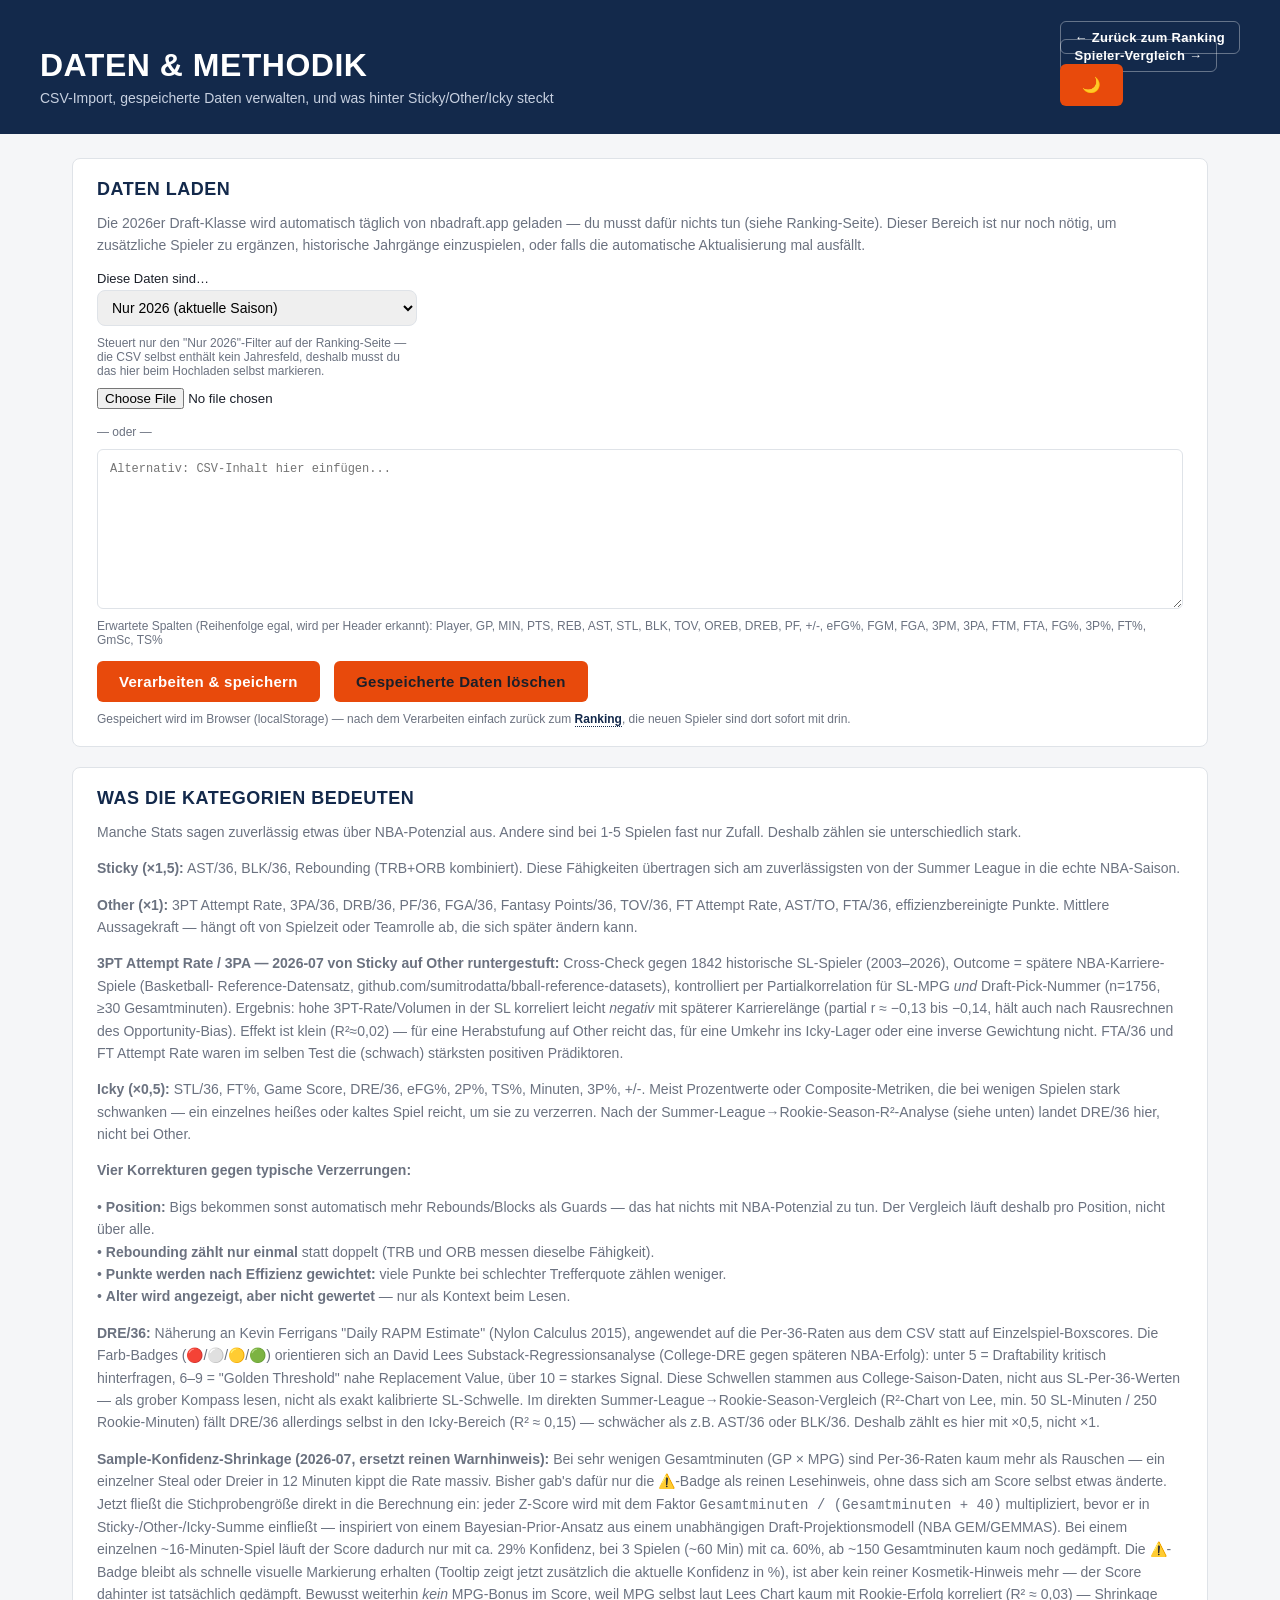
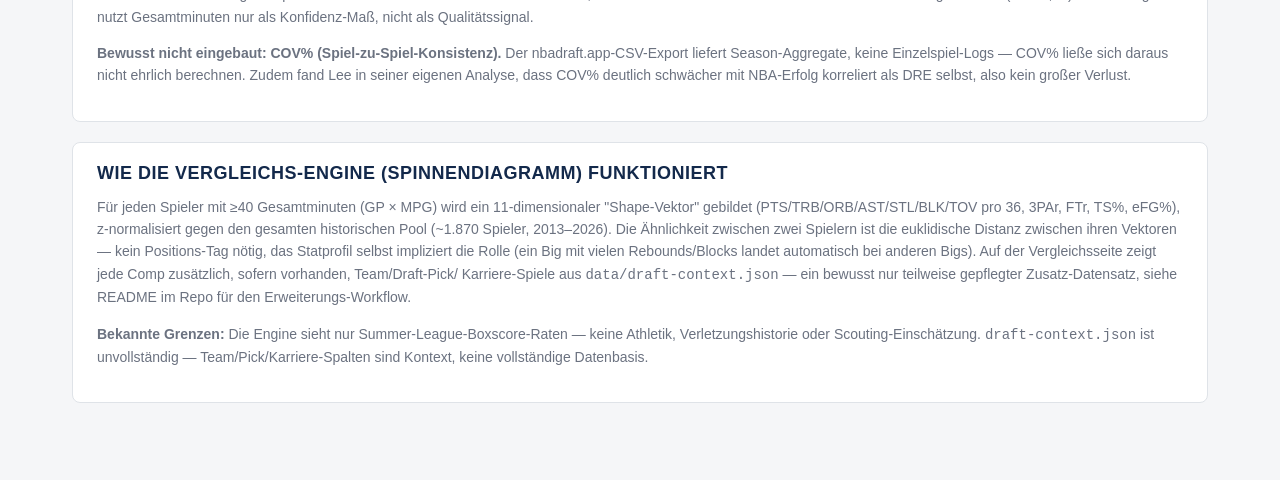
==== daten.html @ eb001157 "Add files via upload" ====
<!DOCTYPE html>
<html lang="de">
<head>
<meta charset="UTF-8">
<meta name="viewport" content="width=device-width, initial-scale=1.0">
<title>MFHFB Sticky Score — Daten &amp; Methodik</title>
<script>
(function(){
  try{
    var t = localStorage.getItem('mfhfb_theme');
    if(t === 'dark' || (!t && window.matchMedia('(prefers-color-scheme: dark)').matches)){
      document.documentElement.setAttribute('data-theme','dark');
    }
  }catch(e){}
})();
</script>
<link rel="stylesheet" href="css/style.css">
</head>
<body>

<header>
  <div class="header-row">
    <div>
      <h1>Daten &amp; Methodik</h1>
      <p>CSV-Import, gespeicherte Daten verwalten, und was hinter Sticky/Other/Icky steckt</p>
    </div>
    <div class="header-actions">
      <nav><a href="index.html">← Zurück zum Ranking</a></nav>
      <nav><a href="player.html">Spieler-Vergleich →</a></nav>
      <button class="theme-toggle" id="themeToggle" aria-label="Dark Mode umschalten">🌙</button>
    </div>
  </div>
</header>

<main>

  <div class="card">
    <h2>Daten laden</h2>
    <p class="steps">
      Die 2026er Draft-Klasse wird automatisch täglich von nbadraft.app geladen — du musst dafür
      nichts tun (siehe Ranking-Seite). Dieser Bereich ist nur noch nötig, um zusätzliche Spieler zu ergänzen,
      historische Jahrgänge einzuspielen, oder falls die automatische Aktualisierung mal ausfällt.
    </p>
    <div class="weight-field" style="margin-bottom:10px;max-width:320px;">
      <label>Diese Daten sind…</label>
      <select id="seasonTagSelect" style="padding:8px 10px;border:1px solid var(--border);border-radius:8px;font-size:14px;width:100%;">
        <option value="2026">Nur 2026 (aktuelle Saison)</option>
        <option value="historisch">Historisch / alle Jahrgänge</option>
      </select>
      <div class="hint">Steuert nur den "Nur 2026"-Filter auf der Ranking-Seite — die CSV selbst enthält kein Jahresfeld, deshalb musst du das hier beim Hochladen selbst markieren.</div>
    </div>
    <input type="file" id="csvFile" accept=".csv" style="margin-bottom:10px;">
    <div class="hint" style="margin-bottom:10px;">— oder —</div>
    <textarea id="pasteInput" placeholder="Alternativ: CSV-Inhalt hier einfügen..."></textarea>
    <div class="hint" style="margin-bottom:14px;">Erwartete Spalten (Reihenfolge egal, wird per Header erkannt): Player, GP, MIN, PTS, REB, AST, STL, BLK, TOV, OREB, DREB, PF, +/-, eFG%, FGM, FGA, 3PM, 3PA, FTM, FTA, FG%, 3P%, FT%, GmSc, TS%</div>
    <button id="calcBtn">Verarbeiten &amp; speichern</button>
    <button id="resetBtn" class="btn-outline" style="margin-left:10px;color:var(--icky-strong);border-color:var(--icky-strong);">Gespeicherte Daten löschen</button>
    <div id="status"></div>
    <div class="hint" style="margin-top:10px;">Gespeichert wird im Browser (localStorage) — nach dem Verarbeiten einfach zurück zum <a class="player-link" href="index.html">Ranking</a>, die neuen Spieler sind dort sofort mit drin.</div>
  </div>

  <div class="card">
    <h2>Was die Kategorien bedeuten</h2>
    <p class="steps">
      Manche Stats sagen zuverlässig etwas über NBA-Potenzial aus. Andere sind bei 1-5 Spielen
      fast nur Zufall. Deshalb zählen sie unterschiedlich stark.
    </p>
    <p class="steps">
      <strong style="color:var(--sticky-strong)">Sticky (×1,5):</strong> AST/36, BLK/36, Rebounding (TRB+ORB
      kombiniert). Diese Fähigkeiten übertragen sich am zuverlässigsten von der Summer League in die
      echte NBA-Saison.
    </p>
    <p class="steps">
      <strong>Other (×1):</strong> 3PT Attempt Rate, 3PA/36, DRB/36, PF/36, FGA/36, Fantasy Points/36,
      TOV/36, FT Attempt Rate, AST/TO, FTA/36, effizienzbereinigte Punkte. Mittlere Aussagekraft —
      hängt oft von Spielzeit oder Teamrolle ab, die sich später ändern kann.
    </p>
    <p class="steps">
      <strong>3PT Attempt Rate / 3PA — 2026-07 von Sticky auf Other runtergestuft:</strong> Cross-Check
      gegen 1842 historische SL-Spieler (2003–2026), Outcome = spätere NBA-Karriere-Spiele (Basketball-
      Reference-Datensatz, github.com/sumitrodatta/bball-reference-datasets), kontrolliert per
      Partialkorrelation für SL-MPG <em>und</em> Draft-Pick-Nummer (n=1756, ≥30 Gesamtminuten). Ergebnis:
      hohe 3PT-Rate/Volumen in der SL korreliert leicht <em>negativ</em> mit späterer Karrierelänge
      (partial r ≈ −0,13 bis −0,14, hält auch nach Rausrechnen des Opportunity-Bias). Effekt ist klein
      (R²≈0,02) — für eine Herabstufung auf Other reicht das, für eine Umkehr ins Icky-Lager oder eine
      inverse Gewichtung nicht. FTA/36 und FT Attempt Rate waren im selben Test die (schwach) stärksten
      positiven Prädiktoren.
    </p>
    <p class="steps">
      <strong style="color:var(--icky-strong)">Icky (×0,5):</strong> STL/36, FT%, Game Score, DRE/36, eFG%, 2P%, TS%,
      Minuten, 3P%, +/-. Meist Prozentwerte oder Composite-Metriken, die bei wenigen Spielen stark
      schwanken — ein einzelnes heißes oder kaltes Spiel reicht, um sie zu verzerren. Nach der
      Summer-League→Rookie-Season-R²-Analyse (siehe unten) landet DRE/36 hier, nicht bei Other.
    </p>
    <p class="steps">
      <strong>Vier Korrekturen gegen typische Verzerrungen:</strong>
    </p>
    <p class="steps">
      • <strong>Position:</strong> Bigs bekommen sonst automatisch mehr Rebounds/Blocks als Guards —
      das hat nichts mit NBA-Potenzial zu tun. Der Vergleich läuft deshalb pro Position, nicht über alle.<br>
      • <strong>Rebounding zählt nur einmal</strong> statt doppelt (TRB und ORB messen dieselbe Fähigkeit).<br>
      • <strong>Punkte werden nach Effizienz gewichtet:</strong> viele Punkte bei schlechter Trefferquote
      zählen weniger.<br>
      • <strong>Alter wird angezeigt, aber nicht gewertet</strong> — nur als Kontext beim Lesen.
    </p>
    <p class="steps">
      <strong>DRE/36:</strong> Näherung an Kevin Ferrigans "Daily RAPM Estimate" (Nylon
      Calculus 2015), angewendet auf die Per-36-Raten aus dem CSV statt auf Einzelspiel-Boxscores.
      Die Farb-Badges (🔴/⚪/🟡/🟢) orientieren sich an David Lees Substack-Regressionsanalyse
      (College-DRE gegen späteren NBA-Erfolg): unter 5 = Draftability kritisch hinterfragen, 6–9
      = "Golden Threshold" nahe Replacement Value, über 10 = starkes Signal. Diese Schwellen stammen
      aus College-Saison-Daten, nicht aus SL-Per-36-Werten — als grober Kompass lesen, nicht als
      exakt kalibrierte SL-Schwelle. Im direkten Summer-League→Rookie-Season-Vergleich (R²-Chart von
      Lee, min. 50 SL-Minuten / 250 Rookie-Minuten) fällt DRE/36 allerdings selbst in den
      Icky-Bereich (R² ≈ 0,15) — schwächer als z.B. AST/36 oder BLK/36. Deshalb zählt es hier mit
      ×0,5, nicht ×1.
    </p>
    <p class="steps">
      <strong>Sample-Konfidenz-Shrinkage (2026-07, ersetzt reinen Warnhinweis):</strong> Bei sehr wenigen
      Gesamtminuten (GP × MPG) sind Per-36-Raten kaum mehr als Rauschen — ein einzelner Steal oder
      Dreier in 12 Minuten kippt die Rate massiv. Bisher gab's dafür nur die ⚠️-Badge als reinen
      Lesehinweis, ohne dass sich am Score selbst etwas änderte. Jetzt fließt die Stichprobengröße
      direkt in die Berechnung ein: jeder Z-Score wird mit dem Faktor <code>Gesamtminuten /
      (Gesamtminuten + 40)</code> multipliziert, bevor er in Sticky-/Other-/Icky-Summe einfließt —
      inspiriert von einem Bayesian-Prior-Ansatz aus einem unabhängigen Draft-Projektionsmodell
      (NBA GEM/GEMMAS). Bei einem einzelnen ~16-Minuten-Spiel läuft der Score dadurch nur mit ca.
      29% Konfidenz, bei 3 Spielen (~60 Min) mit ca. 60%, ab ~150 Gesamtminuten kaum noch gedämpft.
      Die ⚠️-Badge bleibt als schnelle visuelle Markierung erhalten (Tooltip zeigt jetzt zusätzlich
      die aktuelle Konfidenz in %), ist aber kein reiner Kosmetik-Hinweis mehr — der Score dahinter
      ist tatsächlich gedämpft. Bewusst weiterhin <em>kein</em> MPG-Bonus im Score, weil MPG selbst
      laut Lees Chart kaum mit Rookie-Erfolg korreliert (R² ≈ 0,03) — Shrinkage nutzt Gesamtminuten
      nur als Konfidenz-Maß, nicht als Qualitätssignal.
    </p>
    <p class="steps">
      <strong>Bewusst nicht eingebaut: COV% (Spiel-zu-Spiel-Konsistenz).</strong> Der nbadraft.app-CSV-Export
      liefert Season-Aggregate, keine Einzelspiel-Logs — COV% ließe sich daraus nicht ehrlich berechnen.
      Zudem fand Lee in seiner eigenen Analyse, dass COV% deutlich schwächer mit NBA-Erfolg korreliert
      als DRE selbst, also kein großer Verlust.
    </p>
  </div>

  <div class="card">
    <h2>Wie die Vergleichs-Engine (Spinnendiagramm) funktioniert</h2>
    <p class="steps">
      Für jeden Spieler mit ≥40 Gesamtminuten (GP × MPG) wird ein 11-dimensionaler "Shape-Vektor"
      gebildet (PTS/TRB/ORB/AST/STL/BLK/TOV pro 36, 3PAr, FTr, TS%, eFG%), z-normalisiert gegen den
      gesamten historischen Pool (~1.870 Spieler, 2013–2026). Die Ähnlichkeit zwischen zwei Spielern
      ist die euklidische Distanz zwischen ihren Vektoren — kein Positions-Tag nötig, das Statprofil
      selbst impliziert die Rolle (ein Big mit vielen Rebounds/Blocks landet automatisch bei anderen
      Bigs). Auf der Vergleichsseite zeigt jede Comp zusätzlich, sofern vorhanden, Team/Draft-Pick/
      Karriere-Spiele aus <code>data/draft-context.json</code> — ein bewusst nur teilweise gepflegter
      Zusatz-Datensatz, siehe README im Repo für den Erweiterungs-Workflow.
    </p>
    <p class="steps">
      <strong>Bekannte Grenzen:</strong> Die Engine sieht nur Summer-League-Boxscore-Raten — keine
      Athletik, Verletzungshistorie oder Scouting-Einschätzung. <code>draft-context.json</code> ist
      unvollständig — Team/Pick/Karriere-Spalten sind Kontext, keine vollständige Datenbasis.
    </p>
  </div>

</main>

<script src="js/theme.js"></script>
<script src="js/stats.js"></script>
<script src="js/data-app.js"></script>
</body>
</html>
---- css/style.css ----
:root{
  --navy:#13294B;
  --navy-light:#1c3a66;
  --orange:#E84A0C;
  --bg:#f5f6f8;
  --card:#ffffff;
  --border:#dfe3e8;
  --text:#1a1f29;
  --muted:#6b7280;
  --sticky:#0f9b8e;
  --other:#3b4656;
  --icky:#e0554a;
}
*{box-sizing:border-box;}
body{
  margin:0;
  font-family:-apple-system,Segoe UI,Roboto,Helvetica,Arial,sans-serif;
  background:var(--bg);
  color:var(--text);
}
header{
  background:var(--navy);
  color:#fff;
  padding:28px 32px;
}
header .header-row{
  max-width:1200px;
  margin:0 auto;
  display:flex;
  justify-content:space-between;
  align-items:flex-end;
  flex-wrap:wrap;
  gap:10px;
}
header h1{
  font-family:'Barlow Condensed',Impact,sans-serif;
  font-weight:700;
  letter-spacing:0.5px;
  margin:0;
  font-size:32px;
  text-transform:uppercase;
}
header p{
  margin:6px 0 0;
  color:#c7d0e0;
  font-size:14px;
}
header nav a{
  color:#fff;
  text-decoration:none;
  font-size:13px;
  font-weight:600;
  border:1px solid rgba(255,255,255,0.35);
  padding:8px 14px;
  border-radius:6px;
  letter-spacing:0.3px;
}
header nav a:hover{background:rgba(255,255,255,0.12);}
main{
  max-width:1200px;
  margin:0 auto;
  padding:24px 32px 60px;
}
.card{
  background:var(--card);
  border:1px solid var(--border);
  border-radius:8px;
  padding:20px 24px;
  margin-bottom:20px;
}
.card h2{
  font-family:'Barlow Condensed',Impact,sans-serif;
  text-transform:uppercase;
  font-size:18px;
  letter-spacing:0.5px;
  color:var(--navy);
  margin:0 0 12px;
}
.steps{
  font-size:14px;
  color:var(--muted);
  line-height:1.6;
  margin:0 0 14px;
}
textarea{
  width:100%;
  min-height:160px;
  font-family:'SFMono-Regular',Consolas,monospace;
  font-size:12px;
  border:1px solid var(--border);
  border-radius:6px;
  padding:12px;
  resize:vertical;
}
.weights{
  display:flex;
  gap:24px;
  flex-wrap:wrap;
  margin-bottom:14px;
}
.weight-field{
  display:flex;
  flex-direction:column;
  gap:4px;
  font-size:13px;
}
.weight-field input{
  width:80px;
  padding:6px 8px;
  border:1px solid var(--border);
  border-radius:6px;
  font-size:14px;
}
.dot{display:inline-block;width:10px;height:10px;border-radius:50%;margin-right:6px;vertical-align:middle;}
button{
  background:var(--orange);
  color:#fff;
  border:none;
  padding:12px 22px;
  border-radius:6px;
  font-size:15px;
  font-weight:600;
  cursor:pointer;
  letter-spacing:0.3px;
}
button:hover{background:#cf4008;}
#status{
  margin-top:10px;
  font-size:13px;
  color:var(--muted);
}
#status.error{color:var(--icky);font-weight:600;}
#status.ok{color:var(--sticky);font-weight:600;}
table{
  width:100%;
  border-collapse:collapse;
  font-size:13px;
}
th,td{
  padding:8px 10px;
  border-bottom:1px solid var(--border);
  text-align:right;
  white-space:nowrap;
}
th{
  cursor:pointer;
  background:#f0f2f5;
  color:var(--navy);
  font-weight:700;
  position:sticky;
  top:0;
  user-select:none;
}
th:hover{background:#e6e9ee;}
td:first-child, th:first-child{text-align:left;position:sticky;left:0;background:inherit;}
tbody tr:hover{background:#fafbfc;}
.table-wrap{overflow-x:auto;max-height:640px;}
.rank{color:var(--muted);width:30px;}
.total-col{font-weight:700;color:var(--orange);}
.legend{display:flex;gap:18px;font-size:12px;color:var(--muted);margin-top:10px;flex-wrap:wrap;}
.hint{font-size:12px;color:var(--muted);margin-top:6px;}
.cell-best{background:rgba(15,155,142,0.16); font-weight:600;}
.cell-worst{background:rgba(224,85,74,0.16); font-weight:600;}
.cat-note{font-size:11px;color:var(--muted);}
.modeBtn{
  background:#fff; color:var(--navy); border:1px solid var(--border);
  padding:10px 18px; border-radius:6px; font-size:14px; font-weight:600; cursor:pointer;
}
.modeBtn.modeActive{background:var(--navy); color:#fff; border-color:var(--navy);}
details.card summary{
  font-family:'Barlow Condensed',Impact,sans-serif;
  text-transform:uppercase;
  font-size:18px;
  letter-spacing:0.5px;
  color:var(--navy);
  cursor:pointer;
  list-style:none;
}
details.card summary::-webkit-details-marker{display:none;}
details.card summary::before{content:"▸ "; display:inline-block; transition:transform 0.15s;}
details.card[open] summary::before{content:"▾ ";}
.tagInput{
  width:90px;
  font-size:11px;
  padding:3px 6px;
  border-radius:10px;
  border:1px solid var(--border);
  text-align:left;
}
.tagInput.tag-myguys{background:rgba(232,74,12,0.15); border-color:var(--orange); color:var(--orange); font-weight:600;}
.tagInput.tag-targets{background:rgba(19,41,75,0.12); border-color:var(--navy); color:var(--navy); font-weight:600;}
a.player-link{color:var(--navy); font-weight:600; text-decoration:none; border-bottom:1px dotted var(--navy);}
a.player-link:hover{color:var(--orange); border-color:var(--orange);}

/* ---------- Vergleichsseite (player.html) ---------- */
.player-hero{
  display:flex;
  gap:28px;
  flex-wrap:wrap;
  align-items:flex-start;
}
.player-hero .radar-col{flex:0 0 420px; max-width:100%;}
.player-hero .info-col{flex:1; min-width:260px;}
.player-title{
  font-family:'Barlow Condensed',Impact,sans-serif;
  text-transform:uppercase;
  font-size:30px;
  letter-spacing:0.5px;
  color:var(--navy);
  margin:0 0 4px;
}
.player-subtitle{color:var(--muted); font-size:14px; margin:0 0 18px;}
.statline-grid{
  display:grid;
  grid-template-columns:repeat(auto-fill,minmax(88px,1fr));
  gap:10px;
  margin-top:10px;
}
.statline-grid .stat-box{
  background:#f7f8fa;
  border:1px solid var(--border);
  border-radius:6px;
  padding:8px 10px;
  text-align:center;
}
.statline-grid .stat-box .v{font-size:16px;font-weight:700;color:var(--navy);}
.statline-grid .stat-box .k{font-size:10px;color:var(--muted);text-transform:uppercase;letter-spacing:0.4px;}
.comp-table{width:100%;border-collapse:collapse;font-size:13px;margin-top:6px;}
.comp-table th, .comp-table td{padding:9px 10px;border-bottom:1px solid var(--border);text-align:left;}
.comp-table th{background:#f0f2f5;color:var(--navy);font-size:12px;text-transform:uppercase;letter-spacing:0.3px;}
.comp-table tr:hover td{background:#fafbfc;}
.comp-match-bar{
  display:inline-block;height:8px;border-radius:4px;background:var(--sticky);vertical-align:middle;
}
.comp-match-track{display:inline-block;width:80px;height:8px;border-radius:4px;background:#e6e9ee;vertical-align:middle;}
.context-note{font-size:12px;color:var(--muted);background:#f7f8fa;border:1px solid var(--border);border-radius:6px;padding:10px 12px;margin-top:12px;}

.role-grid{display:grid;grid-template-columns:1fr 1fr;gap:16px;margin-bottom:14px;}
.role-grid h3{font-size:13px;text-transform:uppercase;letter-spacing:0.3px;color:var(--navy);margin:0 0 6px;}
.role-grid ul{margin:0;padding-left:18px;font-size:13px;line-height:1.5;}
.role-assumption h3{font-size:13px;text-transform:uppercase;letter-spacing:0.3px;color:var(--navy);margin:0 0 8px;}
.role-tag{background:#f7f8fa;border:1px solid var(--border);border-radius:6px;padding:10px 12px;font-size:13px;line-height:1.5;margin-bottom:8px;}
.role-tag strong{color:var(--navy);}
@media (max-width:640px){.role-grid{grid-template-columns:1fr;}}
.player-picker{margin-bottom:18px;}
.player-picker input{
  width:100%;max-width:420px;padding:10px 12px;border:1px solid var(--border);border-radius:6px;font-size:14px;
}
.picker-results{
  border:1px solid var(--border);border-radius:6px;margin-top:6px;max-width:420px;
  max-height:260px;overflow-y:auto;background:#fff;display:none;
}
.picker-results div{padding:8px 12px;cursor:pointer;font-size:13px;border-bottom:1px solid var(--border);}
.picker-results div:last-child{border-bottom:none;}
.picker-results div:hover{background:#f0f2f5;}
.empty-state{color:var(--muted);font-size:14px;padding:30px 0;text-align:center;}
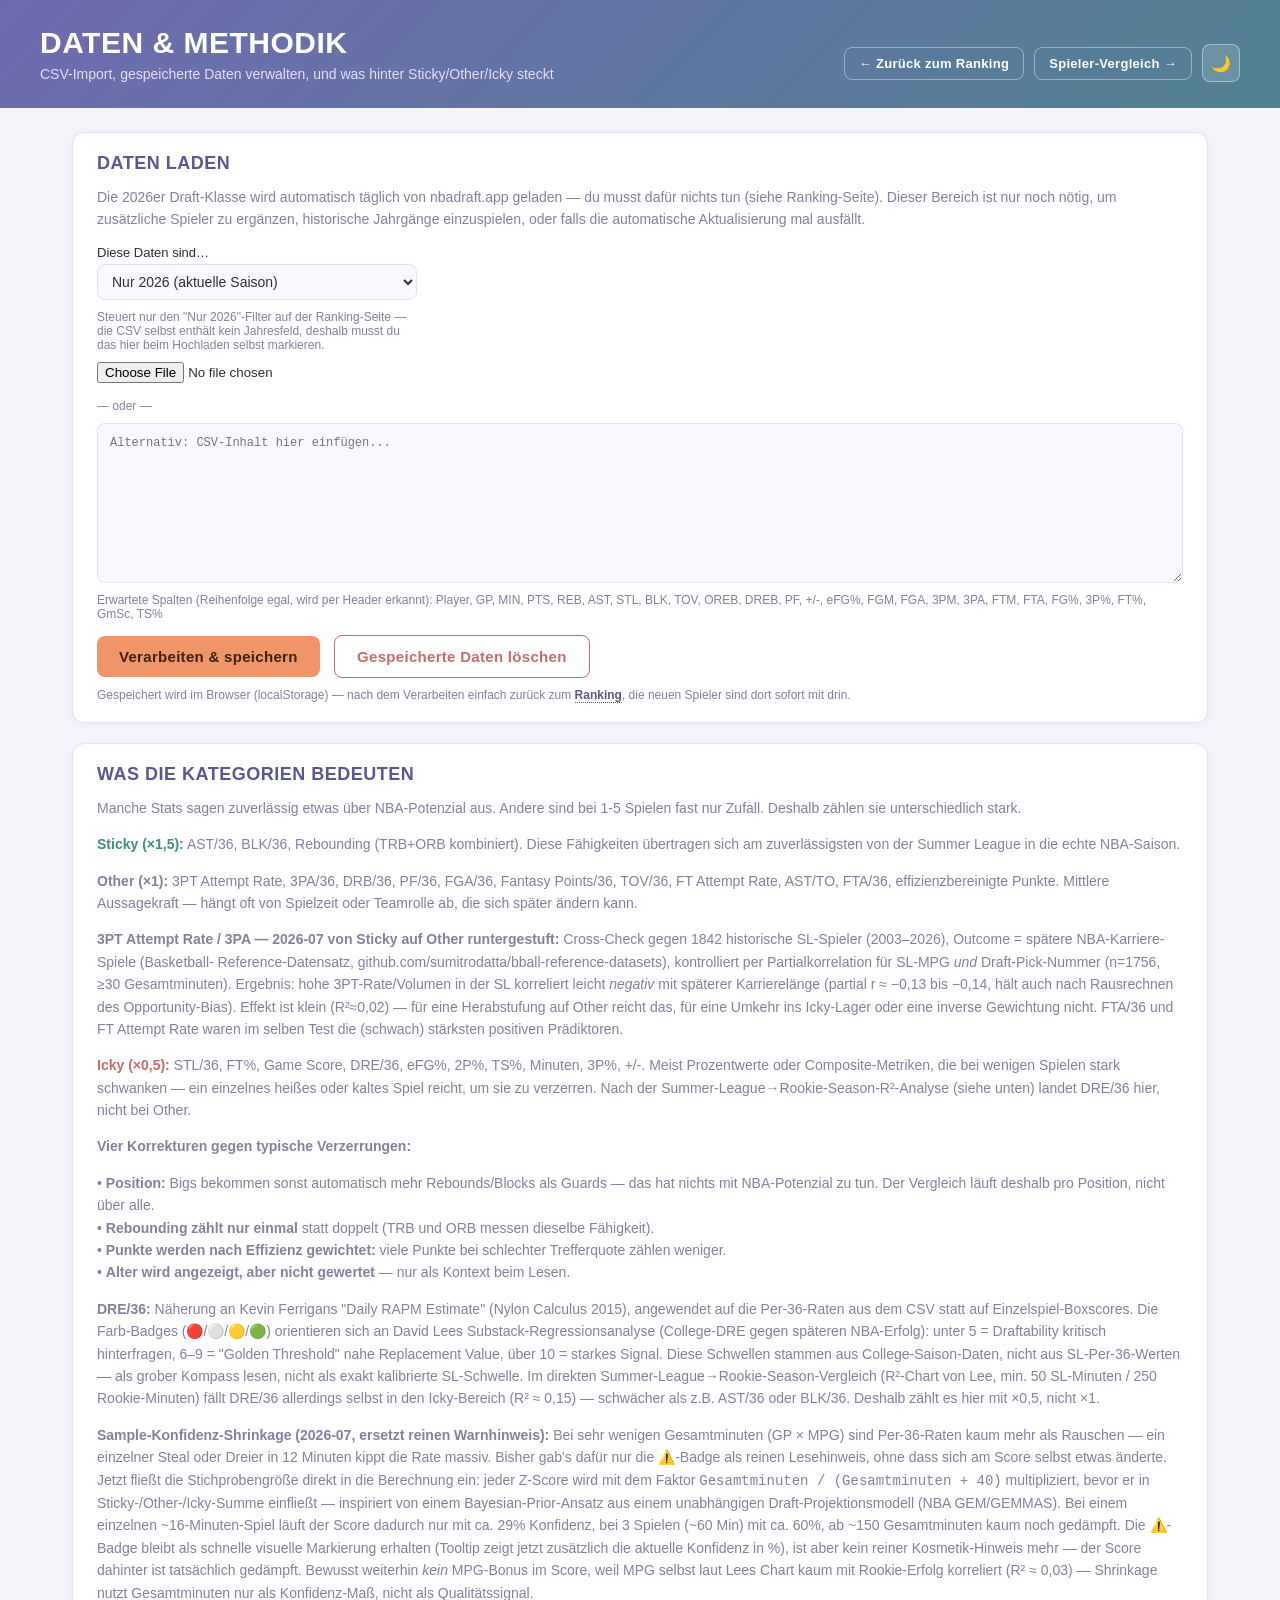
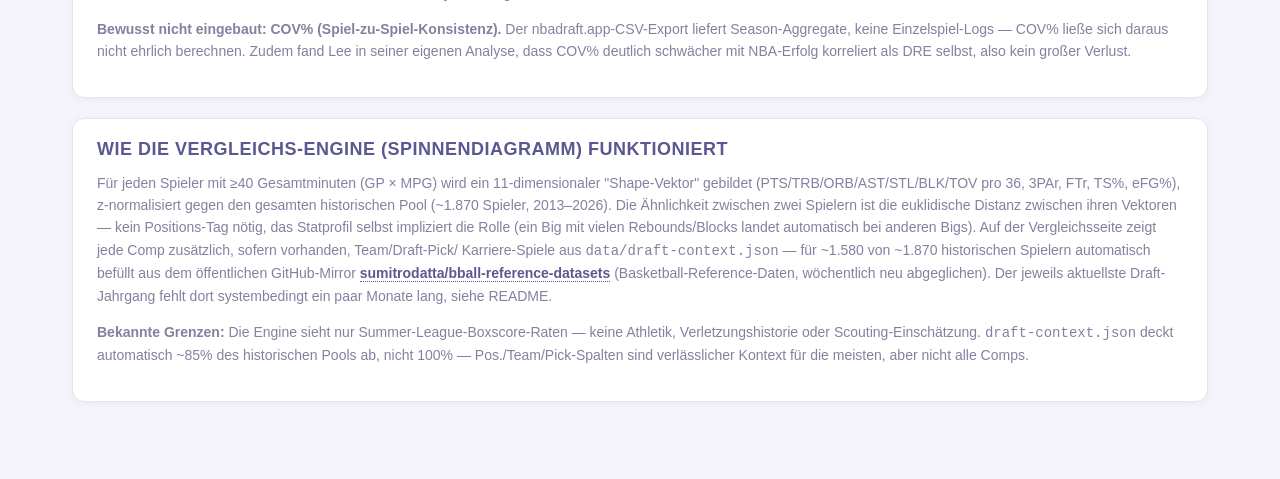
==== commit 73f44ab8: "Add files via upload" ====
--- a/daten.html
+++ b/daten.html
@@ -148,13 +148,17 @@
       ist die euklidische Distanz zwischen ihren Vektoren — kein Positions-Tag nötig, das Statprofil
       selbst impliziert die Rolle (ein Big mit vielen Rebounds/Blocks landet automatisch bei anderen
       Bigs). Auf der Vergleichsseite zeigt jede Comp zusätzlich, sofern vorhanden, Team/Draft-Pick/
-      Karriere-Spiele aus <code>data/draft-context.json</code> — ein bewusst nur teilweise gepflegter
-      Zusatz-Datensatz, siehe README im Repo für den Erweiterungs-Workflow.
+      Karriere-Spiele aus <code>data/draft-context.json</code> — für ~1.580 von ~1.870 historischen
+      Spielern automatisch befüllt aus dem öffentlichen GitHub-Mirror
+      <a class="player-link" href="https://github.com/sumitrodatta/bball-reference-datasets" target="_blank" rel="noopener">sumitrodatta/bball-reference-datasets</a>
+      (Basketball-Reference-Daten, wöchentlich neu abgeglichen). Der jeweils aktuellste Draft-Jahrgang
+      fehlt dort systembedingt ein paar Monate lang, siehe README.
     </p>
     <p class="steps">
       <strong>Bekannte Grenzen:</strong> Die Engine sieht nur Summer-League-Boxscore-Raten — keine
-      Athletik, Verletzungshistorie oder Scouting-Einschätzung. <code>draft-context.json</code> ist
-      unvollständig — Team/Pick/Karriere-Spalten sind Kontext, keine vollständige Datenbasis.
+      Athletik, Verletzungshistorie oder Scouting-Einschätzung. <code>draft-context.json</code> deckt
+      automatisch ~85% des historischen Pools ab, nicht 100% — Pos./Team/Pick-Spalten sind verlässlicher
+      Kontext für die meisten, aber nicht alle Comps.
     </p>
   </div>
 
--- a/css/style.css
+++ b/css/style.css
@@ -1,27 +1,72 @@
 :root{
-  --navy:#13294B;
-  --navy-light:#1c3a66;
-  --orange:#E84A0C;
-  --bg:#f5f6f8;
+  --bg:#f6f4fb;
+  --bg-soft:#efeaf9;
   --card:#ffffff;
-  --border:#dfe3e8;
-  --text:#1a1f29;
-  --muted:#6b7280;
-  --sticky:#0f9b8e;
-  --other:#3b4656;
-  --icky:#e0554a;
-}
+  --card-alt:#faf8fe;
+  --border:#e6e1f2;
+  --text:#2f2d3d;
+  --muted:#867fa0;
+
+  --navy:#5b5891;            /* headings / accent text */
+  --accent-strong:#6f6bb0;   /* solid fills: header, active buttons */
+  --accent-strong-hover:#5d5a97;
+
+  --orange:#f0946a;          /* primary CTA */
+  --orange-hover:#e57e50;
+
+  --sticky:#74c3b4;
+  --sticky-strong:#3f8f80;
+  --other:#9aa2c4;
+  --other-strong:#5c6491;
+  --icky:#e79997;
+  --icky-strong:#c96b68;
+
+  --shadow:0 2px 10px rgba(91,88,145,0.08);
+  --header-text:#ffffff;
+  --header-muted:#e3e0f7;
+}
+
+[data-theme="dark"]{
+  --bg:#1b1a25;
+  --bg-soft:#211f2e;
+  --card:#252434;
+  --card-alt:#2b2a3c;
+  --border:#3c3a54;
+  --text:#e9e7f7;
+  --muted:#a7a2c4;
+
+  --navy:#bdb8f5;
+  --accent-strong:#7873c9;
+  --accent-strong-hover:#8d87dd;
+
+  --orange:#f0a37a;
+  --orange-hover:#f6b892;
+
+  --sticky:#7fd6c6;
+  --sticky-strong:#a6e8db;
+  --other:#a6aed0;
+  --other-strong:#c7ccea;
+  --icky:#eba9a7;
+  --icky-strong:#f2c1bf;
+
+  --shadow:0 2px 16px rgba(0,0,0,0.4);
+  --header-text:#f4f2ff;
+  --header-muted:#cbc6ea;
+}
+
 *{box-sizing:border-box;}
 body{
   margin:0;
   font-family:-apple-system,Segoe UI,Roboto,Helvetica,Arial,sans-serif;
   background:var(--bg);
   color:var(--text);
-}
+  transition:background 0.15s ease, color 0.15s ease;
+}
+
 header{
-  background:var(--navy);
-  color:#fff;
-  padding:28px 32px;
+  background:linear-gradient(135deg, var(--accent-strong), var(--sticky-strong) 160%);
+  color:var(--header-text);
+  padding:26px 32px;
 }
 header .header-row{
   max-width:1200px;
@@ -30,32 +75,54 @@
   justify-content:space-between;
   align-items:flex-end;
   flex-wrap:wrap;
-  gap:10px;
+  gap:14px;
 }
 header h1{
   font-family:'Barlow Condensed',Impact,sans-serif;
   font-weight:700;
   letter-spacing:0.5px;
   margin:0;
-  font-size:32px;
+  font-size:30px;
   text-transform:uppercase;
 }
 header p{
   margin:6px 0 0;
-  color:#c7d0e0;
+  color:var(--header-muted);
   font-size:14px;
 }
+header .header-actions{
+  display:flex;
+  align-items:center;
+  gap:10px;
+  flex-wrap:wrap;
+}
 header nav a{
-  color:#fff;
+  color:var(--header-text);
   text-decoration:none;
   font-size:13px;
   font-weight:600;
-  border:1px solid rgba(255,255,255,0.35);
+  border:1px solid rgba(255,255,255,0.4);
   padding:8px 14px;
-  border-radius:6px;
+  border-radius:8px;
   letter-spacing:0.3px;
-}
-header nav a:hover{background:rgba(255,255,255,0.12);}
+  white-space:nowrap;
+}
+header nav a:hover{background:rgba(255,255,255,0.14);}
+
+.theme-toggle{
+  background:rgba(255,255,255,0.14);
+  border:1px solid rgba(255,255,255,0.4);
+  color:var(--header-text);
+  width:38px;height:38px;
+  border-radius:8px;
+  cursor:pointer;
+  font-size:16px;
+  display:flex;align-items:center;justify-content:center;
+  padding:0;
+  flex:0 0 auto;
+}
+.theme-toggle:hover{background:rgba(255,255,255,0.24);}
+
 main{
   max-width:1200px;
   margin:0 auto;
@@ -64,9 +131,10 @@
 .card{
   background:var(--card);
   border:1px solid var(--border);
-  border-radius:8px;
+  border-radius:12px;
   padding:20px 24px;
   margin-bottom:20px;
+  box-shadow:var(--shadow);
 }
 .card h2{
   font-family:'Barlow Condensed',Impact,sans-serif;
@@ -88,9 +156,11 @@
   font-family:'SFMono-Regular',Consolas,monospace;
   font-size:12px;
   border:1px solid var(--border);
-  border-radius:6px;
+  border-radius:8px;
   padding:12px;
   resize:vertical;
+  background:var(--card-alt);
+  color:var(--text);
 }
 .weights{
   display:flex;
@@ -103,34 +173,46 @@
   flex-direction:column;
   gap:4px;
   font-size:13px;
+  color:var(--text);
+}
+.weight-field input, .weight-field select{
+  background:var(--card-alt);
+  color:var(--text);
 }
 .weight-field input{
   width:80px;
   padding:6px 8px;
   border:1px solid var(--border);
-  border-radius:6px;
+  border-radius:8px;
   font-size:14px;
 }
 .dot{display:inline-block;width:10px;height:10px;border-radius:50%;margin-right:6px;vertical-align:middle;}
 button{
   background:var(--orange);
-  color:#fff;
+  color:#3a2314;
   border:none;
   padding:12px 22px;
-  border-radius:6px;
+  border-radius:8px;
   font-size:15px;
   font-weight:600;
   cursor:pointer;
   letter-spacing:0.3px;
 }
-button:hover{background:#cf4008;}
+[data-theme="dark"] button{color:#2b1a10;}
+button:hover{background:var(--orange-hover);}
+button.btn-outline{
+  background:transparent;
+  color:var(--navy);
+  border:1px solid var(--border);
+}
+button.btn-outline:hover{background:var(--card-alt);}
 #status{
   margin-top:10px;
   font-size:13px;
   color:var(--muted);
 }
-#status.error{color:var(--icky);font-weight:600;}
-#status.ok{color:var(--sticky);font-weight:600;}
+#status.error{color:var(--icky-strong);font-weight:600;}
+#status.ok{color:var(--sticky-strong);font-weight:600;}
 table{
   width:100%;
   border-collapse:collapse;
@@ -144,29 +226,29 @@
 }
 th{
   cursor:pointer;
-  background:#f0f2f5;
+  background:var(--card-alt);
   color:var(--navy);
   font-weight:700;
   position:sticky;
   top:0;
   user-select:none;
 }
-th:hover{background:#e6e9ee;}
+th:hover{background:var(--bg-soft);}
 td:first-child, th:first-child{text-align:left;position:sticky;left:0;background:inherit;}
-tbody tr:hover{background:#fafbfc;}
-.table-wrap{overflow-x:auto;max-height:640px;}
+tbody tr:hover{background:var(--card-alt);}
+.table-wrap{overflow-x:auto;max-height:640px;border-radius:8px;}
 .rank{color:var(--muted);width:30px;}
-.total-col{font-weight:700;color:var(--orange);}
+.total-col{font-weight:700;color:var(--orange-hover);}
 .legend{display:flex;gap:18px;font-size:12px;color:var(--muted);margin-top:10px;flex-wrap:wrap;}
 .hint{font-size:12px;color:var(--muted);margin-top:6px;}
-.cell-best{background:rgba(15,155,142,0.16); font-weight:600;}
-.cell-worst{background:rgba(224,85,74,0.16); font-weight:600;}
+.cell-best{background:rgba(63,143,128,0.18); font-weight:600;}
+.cell-worst{background:rgba(201,107,104,0.18); font-weight:600;}
 .cat-note{font-size:11px;color:var(--muted);}
 .modeBtn{
-  background:#fff; color:var(--navy); border:1px solid var(--border);
-  padding:10px 18px; border-radius:6px; font-size:14px; font-weight:600; cursor:pointer;
-}
-.modeBtn.modeActive{background:var(--navy); color:#fff; border-color:var(--navy);}
+  background:var(--card); color:var(--navy); border:1px solid var(--border);
+  padding:10px 18px; border-radius:8px; font-size:14px; font-weight:600; cursor:pointer;
+}
+.modeBtn.modeActive{background:var(--accent-strong); color:#fff; border-color:var(--accent-strong);}
 details.card summary{
   font-family:'Barlow Condensed',Impact,sans-serif;
   text-transform:uppercase;
@@ -186,11 +268,31 @@
   border-radius:10px;
   border:1px solid var(--border);
   text-align:left;
-}
-.tagInput.tag-myguys{background:rgba(232,74,12,0.15); border-color:var(--orange); color:var(--orange); font-weight:600;}
-.tagInput.tag-targets{background:rgba(19,41,75,0.12); border-color:var(--navy); color:var(--navy); font-weight:600;}
+  background:var(--card-alt);
+  color:var(--text);
+}
+.tagInput.tag-myguys{background:rgba(240,148,106,0.18); border-color:var(--orange); color:var(--orange-hover); font-weight:600;}
+.tagInput.tag-targets{background:rgba(111,107,176,0.18); border-color:var(--accent-strong); color:var(--navy); font-weight:600;}
 a.player-link{color:var(--navy); font-weight:600; text-decoration:none; border-bottom:1px dotted var(--navy);}
-a.player-link:hover{color:var(--orange); border-color:var(--orange);}
+a.player-link:hover{color:var(--orange-hover); border-color:var(--orange-hover);}
+
+/* ---------- Datenkarte / Einstiegsbutton (index.html) ---------- */
+.data-entry-card{
+  display:flex; align-items:center; justify-content:space-between; gap:16px; flex-wrap:wrap;
+}
+.data-entry-card .txt h2{margin-bottom:4px;}
+.data-entry-card .txt p{margin:0; font-size:13px; color:var(--muted);}
+a.btn-link{
+  display:inline-block;
+  background:var(--accent-strong); color:#fff; text-decoration:none;
+  padding:12px 20px; border-radius:8px; font-size:14px; font-weight:600; letter-spacing:0.2px;
+  white-space:nowrap;
+}
+a.btn-link:hover{background:var(--accent-strong-hover);}
+a.btn-link.btn-link-ghost{
+  background:transparent; color:var(--navy); border:1px solid var(--border);
+}
+a.btn-link.btn-link-ghost:hover{background:var(--card-alt);}
 
 /* ---------- Vergleichsseite (player.html) ---------- */
 .player-hero{
@@ -209,7 +311,14 @@
   color:var(--navy);
   margin:0 0 4px;
 }
-.player-subtitle{color:var(--muted); font-size:14px; margin:0 0 18px;}
+.player-subtitle{color:var(--muted); font-size:14px; margin:0 0 14px;}
+.external-link{
+  display:inline-flex; align-items:center; gap:6px;
+  font-size:12.5px; color:var(--navy); text-decoration:none;
+  border:1px solid var(--border); border-radius:20px; padding:6px 12px;
+  margin-bottom:14px; background:var(--card-alt);
+}
+.external-link:hover{border-color:var(--accent-strong); color:var(--accent-strong-hover);}
 .statline-grid{
   display:grid;
   grid-template-columns:repeat(auto-fill,minmax(88px,1fr));
@@ -217,9 +326,9 @@
   margin-top:10px;
 }
 .statline-grid .stat-box{
-  background:#f7f8fa;
-  border:1px solid var(--border);
-  border-radius:6px;
+  background:var(--card-alt);
+  border:1px solid var(--border);
+  border-radius:8px;
   padding:8px 10px;
   text-align:center;
 }
@@ -227,30 +336,40 @@
 .statline-grid .stat-box .k{font-size:10px;color:var(--muted);text-transform:uppercase;letter-spacing:0.4px;}
 .comp-table{width:100%;border-collapse:collapse;font-size:13px;margin-top:6px;}
 .comp-table th, .comp-table td{padding:9px 10px;border-bottom:1px solid var(--border);text-align:left;}
-.comp-table th{background:#f0f2f5;color:var(--navy);font-size:12px;text-transform:uppercase;letter-spacing:0.3px;}
-.comp-table tr:hover td{background:#fafbfc;}
+.comp-table th{background:var(--card-alt);color:var(--navy);font-size:12px;text-transform:uppercase;letter-spacing:0.3px;}
+.comp-table tr:hover td{background:var(--card-alt);}
 .comp-match-bar{
   display:inline-block;height:8px;border-radius:4px;background:var(--sticky);vertical-align:middle;
 }
-.comp-match-track{display:inline-block;width:80px;height:8px;border-radius:4px;background:#e6e9ee;vertical-align:middle;}
-.context-note{font-size:12px;color:var(--muted);background:#f7f8fa;border:1px solid var(--border);border-radius:6px;padding:10px 12px;margin-top:12px;}
+.comp-match-track{display:inline-block;width:80px;height:8px;border-radius:4px;background:var(--bg-soft);vertical-align:middle;}
+.context-note{font-size:12px;color:var(--muted);background:var(--card-alt);border:1px solid var(--border);border-radius:8px;padding:10px 12px;margin-top:12px;}
+
+.success-badge{
+  display:flex; align-items:center; gap:14px; flex-wrap:wrap;
+  background:var(--card-alt); border:1px solid var(--border); border-radius:10px;
+  padding:14px 16px; margin-top:4px;
+}
+.success-badge .num{font-family:'Barlow Condensed',Impact,sans-serif; font-size:34px; color:var(--sticky-strong); line-height:1;}
+.success-badge .lbl{font-size:12px; color:var(--muted); max-width:520px; line-height:1.5;}
+.success-badge.empty .num{color:var(--muted); font-size:20px;}
 
 .role-grid{display:grid;grid-template-columns:1fr 1fr;gap:16px;margin-bottom:14px;}
 .role-grid h3{font-size:13px;text-transform:uppercase;letter-spacing:0.3px;color:var(--navy);margin:0 0 6px;}
 .role-grid ul{margin:0;padding-left:18px;font-size:13px;line-height:1.5;}
 .role-assumption h3{font-size:13px;text-transform:uppercase;letter-spacing:0.3px;color:var(--navy);margin:0 0 8px;}
-.role-tag{background:#f7f8fa;border:1px solid var(--border);border-radius:6px;padding:10px 12px;font-size:13px;line-height:1.5;margin-bottom:8px;}
+.role-tag{background:var(--card-alt);border:1px solid var(--border);border-radius:8px;padding:10px 12px;font-size:13px;line-height:1.5;margin-bottom:8px;}
 .role-tag strong{color:var(--navy);}
 @media (max-width:640px){.role-grid{grid-template-columns:1fr;}}
 .player-picker{margin-bottom:18px;}
 .player-picker input{
-  width:100%;max-width:420px;padding:10px 12px;border:1px solid var(--border);border-radius:6px;font-size:14px;
+  width:100%;max-width:420px;padding:10px 12px;border:1px solid var(--border);border-radius:8px;font-size:14px;
+  background:var(--card-alt); color:var(--text);
 }
 .picker-results{
-  border:1px solid var(--border);border-radius:6px;margin-top:6px;max-width:420px;
-  max-height:260px;overflow-y:auto;background:#fff;display:none;
+  border:1px solid var(--border);border-radius:8px;margin-top:6px;max-width:420px;
+  max-height:260px;overflow-y:auto;background:var(--card);display:none;
 }
 .picker-results div{padding:8px 12px;cursor:pointer;font-size:13px;border-bottom:1px solid var(--border);}
 .picker-results div:last-child{border-bottom:none;}
-.picker-results div:hover{background:#f0f2f5;}
+.picker-results div:hover{background:var(--card-alt);}
 .empty-state{color:var(--muted);font-size:14px;padding:30px 0;text-align:center;}
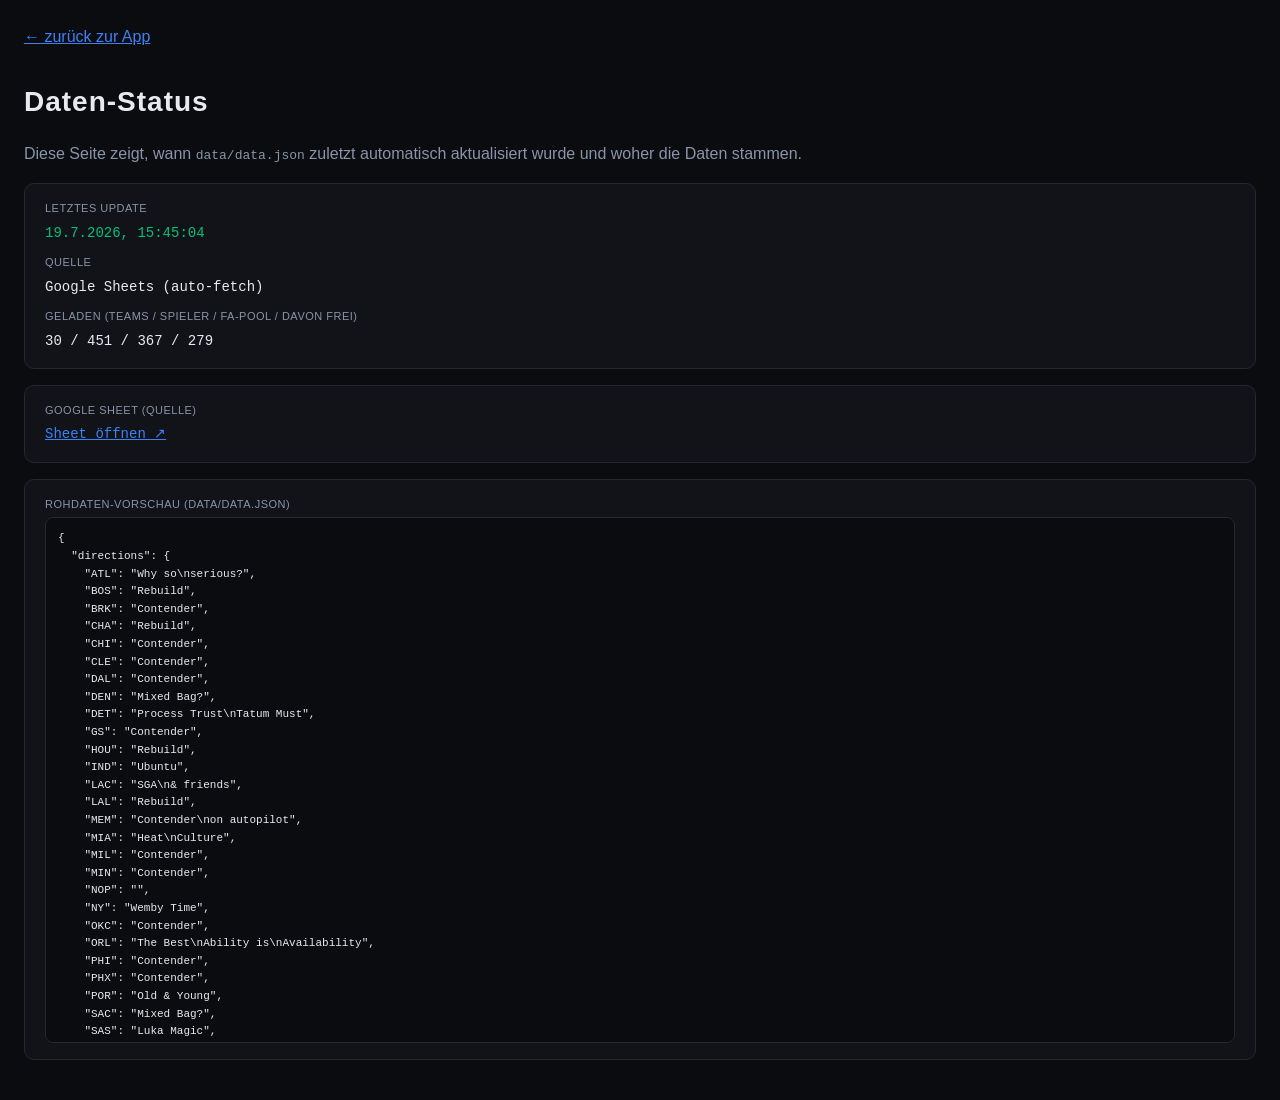
==== commit 22d6e511: "Add files via upload" ====
--- a/daten.html
+++ b/daten.html
@@ -3,169 +3,61 @@
 <head>
 <meta charset="UTF-8">
 <meta name="viewport" content="width=device-width, initial-scale=1.0">
-<title>MFHFB Sticky Score — Daten &amp; Methodik</title>
-<script>
-(function(){
-  try{
-    var t = localStorage.getItem('mfhfb_theme');
-    if(t === 'dark' || (!t && window.matchMedia('(prefers-color-scheme: dark)').matches)){
-      document.documentElement.setAttribute('data-theme','dark');
-    }
-  }catch(e){}
-})();
-</script>
-<link rel="stylesheet" href="css/style.css">
+<title>Daten — NBA Front Office</title>
+<style>
+  body{font-family:'IBM Plex Sans',sans-serif;background:#0a0c10;color:#e8eaf0;margin:0;padding:24px;line-height:1.6}
+  a{color:#3b82f6}
+  h1{font-family:'Bebas Neue',sans-serif;letter-spacing:1px;font-size:28px;margin-bottom:4px}
+  .card{background:#111318;border:1px solid #252830;border-radius:10px;padding:16px 20px;margin:16px 0}
+  .label{font-size:11px;color:#8a94a8;text-transform:uppercase;letter-spacing:.5px;margin-bottom:4px}
+  .val{font-family:'IBM Plex Mono',monospace;font-size:14px}
+  #raw{white-space:pre-wrap;font-family:'IBM Plex Mono',monospace;font-size:11px;max-height:500px;overflow:auto;background:#0a0c10;border:1px solid #252830;border-radius:8px;padding:12px}
+  .back{display:inline-block;margin-bottom:12px}
+  .warn{color:#f59e0b}
+  .ok{color:#00c07a}
+</style>
 </head>
 <body>
-
-<header>
-  <div class="header-row">
-    <div>
-      <h1>Daten &amp; Methodik</h1>
-      <p>CSV-Import, gespeicherte Daten verwalten, und was hinter Sticky/Other/Icky steckt</p>
-    </div>
-    <div class="header-actions">
-      <nav><a href="index.html">← Zurück zum Ranking</a></nav>
-      <nav><a href="player.html">Spieler-Vergleich →</a></nav>
-      <button class="theme-toggle" id="themeToggle" aria-label="Dark Mode umschalten">🌙</button>
-    </div>
-  </div>
-</header>
-
-<main>
+  <a class="back" href="index.html">← zurück zur App</a>
+  <h1>Daten-Status</h1>
+  <p style="color:#8a94a8">Diese Seite zeigt, wann <code>data/data.json</code> zuletzt automatisch aktualisiert wurde und woher die Daten stammen.</p>
 
   <div class="card">
-    <h2>Daten laden</h2>
-    <p class="steps">
-      Die 2026er Draft-Klasse wird automatisch täglich von nbadraft.app geladen — du musst dafür
-      nichts tun (siehe Ranking-Seite). Dieser Bereich ist nur noch nötig, um zusätzliche Spieler zu ergänzen,
-      historische Jahrgänge einzuspielen, oder falls die automatische Aktualisierung mal ausfällt.
-    </p>
-    <div class="weight-field" style="margin-bottom:10px;max-width:320px;">
-      <label>Diese Daten sind…</label>
-      <select id="seasonTagSelect" style="padding:8px 10px;border:1px solid var(--border);border-radius:8px;font-size:14px;width:100%;">
-        <option value="2026">Nur 2026 (aktuelle Saison)</option>
-        <option value="historisch">Historisch / alle Jahrgänge</option>
-      </select>
-      <div class="hint">Steuert nur den "Nur 2026"-Filter auf der Ranking-Seite — die CSV selbst enthält kein Jahresfeld, deshalb musst du das hier beim Hochladen selbst markieren.</div>
-    </div>
-    <input type="file" id="csvFile" accept=".csv" style="margin-bottom:10px;">
-    <div class="hint" style="margin-bottom:10px;">— oder —</div>
-    <textarea id="pasteInput" placeholder="Alternativ: CSV-Inhalt hier einfügen..."></textarea>
-    <div class="hint" style="margin-bottom:14px;">Erwartete Spalten (Reihenfolge egal, wird per Header erkannt): Player, GP, MIN, PTS, REB, AST, STL, BLK, TOV, OREB, DREB, PF, +/-, eFG%, FGM, FGA, 3PM, 3PA, FTM, FTA, FG%, 3P%, FT%, GmSc, TS%</div>
-    <button id="calcBtn">Verarbeiten &amp; speichern</button>
-    <button id="resetBtn" class="btn-outline" style="margin-left:10px;color:var(--icky-strong);border-color:var(--icky-strong);">Gespeicherte Daten löschen</button>
-    <div id="status"></div>
-    <div class="hint" style="margin-top:10px;">Gespeichert wird im Browser (localStorage) — nach dem Verarbeiten einfach zurück zum <a class="player-link" href="index.html">Ranking</a>, die neuen Spieler sind dort sofort mit drin.</div>
+    <div class="label">Letztes Update</div>
+    <div class="val" id="last-updated">lädt…</div>
+    <div class="label" style="margin-top:10px">Quelle</div>
+    <div class="val" id="source">lädt…</div>
+    <div class="label" style="margin-top:10px">Geladen (Teams / Spieler / FA-Pool / davon frei)</div>
+    <div class="val" id="row-count">lädt…</div>
   </div>
 
   <div class="card">
-    <h2>Was die Kategorien bedeuten</h2>
-    <p class="steps">
-      Manche Stats sagen zuverlässig etwas über NBA-Potenzial aus. Andere sind bei 1-5 Spielen
-      fast nur Zufall. Deshalb zählen sie unterschiedlich stark.
-    </p>
-    <p class="steps">
-      <strong style="color:var(--sticky-strong)">Sticky (×1,5):</strong> AST/36, BLK/36, Rebounding (TRB+ORB
-      kombiniert). Diese Fähigkeiten übertragen sich am zuverlässigsten von der Summer League in die
-      echte NBA-Saison.
-    </p>
-    <p class="steps">
-      <strong>Other (×1):</strong> 3PT Attempt Rate, 3PA/36, DRB/36, PF/36, FGA/36, Fantasy Points/36,
-      TOV/36, FT Attempt Rate, AST/TO, FTA/36, effizienzbereinigte Punkte. Mittlere Aussagekraft —
-      hängt oft von Spielzeit oder Teamrolle ab, die sich später ändern kann.
-    </p>
-    <p class="steps">
-      <strong>3PT Attempt Rate / 3PA — 2026-07 von Sticky auf Other runtergestuft:</strong> Cross-Check
-      gegen 1842 historische SL-Spieler (2003–2026), Outcome = spätere NBA-Karriere-Spiele (Basketball-
-      Reference-Datensatz, github.com/sumitrodatta/bball-reference-datasets), kontrolliert per
-      Partialkorrelation für SL-MPG <em>und</em> Draft-Pick-Nummer (n=1756, ≥30 Gesamtminuten). Ergebnis:
-      hohe 3PT-Rate/Volumen in der SL korreliert leicht <em>negativ</em> mit späterer Karrierelänge
-      (partial r ≈ −0,13 bis −0,14, hält auch nach Rausrechnen des Opportunity-Bias). Effekt ist klein
-      (R²≈0,02) — für eine Herabstufung auf Other reicht das, für eine Umkehr ins Icky-Lager oder eine
-      inverse Gewichtung nicht. FTA/36 und FT Attempt Rate waren im selben Test die (schwach) stärksten
-      positiven Prädiktoren.
-    </p>
-    <p class="steps">
-      <strong style="color:var(--icky-strong)">Icky (×0,5):</strong> STL/36, FT%, Game Score, DRE/36, eFG%, 2P%, TS%,
-      Minuten, 3P%, +/-. Meist Prozentwerte oder Composite-Metriken, die bei wenigen Spielen stark
-      schwanken — ein einzelnes heißes oder kaltes Spiel reicht, um sie zu verzerren. Nach der
-      Summer-League→Rookie-Season-R²-Analyse (siehe unten) landet DRE/36 hier, nicht bei Other.
-    </p>
-    <p class="steps">
-      <strong>Vier Korrekturen gegen typische Verzerrungen:</strong>
-    </p>
-    <p class="steps">
-      • <strong>Position:</strong> Bigs bekommen sonst automatisch mehr Rebounds/Blocks als Guards —
-      das hat nichts mit NBA-Potenzial zu tun. Der Vergleich läuft deshalb pro Position, nicht über alle.<br>
-      • <strong>Rebounding zählt nur einmal</strong> statt doppelt (TRB und ORB messen dieselbe Fähigkeit).<br>
-      • <strong>Punkte werden nach Effizienz gewichtet:</strong> viele Punkte bei schlechter Trefferquote
-      zählen weniger.<br>
-      • <strong>Alter wird angezeigt, aber nicht gewertet</strong> — nur als Kontext beim Lesen.
-    </p>
-    <p class="steps">
-      <strong>DRE/36:</strong> Näherung an Kevin Ferrigans "Daily RAPM Estimate" (Nylon
-      Calculus 2015), angewendet auf die Per-36-Raten aus dem CSV statt auf Einzelspiel-Boxscores.
-      Die Farb-Badges (🔴/⚪/🟡/🟢) orientieren sich an David Lees Substack-Regressionsanalyse
-      (College-DRE gegen späteren NBA-Erfolg): unter 5 = Draftability kritisch hinterfragen, 6–9
-      = "Golden Threshold" nahe Replacement Value, über 10 = starkes Signal. Diese Schwellen stammen
-      aus College-Saison-Daten, nicht aus SL-Per-36-Werten — als grober Kompass lesen, nicht als
-      exakt kalibrierte SL-Schwelle. Im direkten Summer-League→Rookie-Season-Vergleich (R²-Chart von
-      Lee, min. 50 SL-Minuten / 250 Rookie-Minuten) fällt DRE/36 allerdings selbst in den
-      Icky-Bereich (R² ≈ 0,15) — schwächer als z.B. AST/36 oder BLK/36. Deshalb zählt es hier mit
-      ×0,5, nicht ×1.
-    </p>
-    <p class="steps">
-      <strong>Sample-Konfidenz-Shrinkage (2026-07, ersetzt reinen Warnhinweis):</strong> Bei sehr wenigen
-      Gesamtminuten (GP × MPG) sind Per-36-Raten kaum mehr als Rauschen — ein einzelner Steal oder
-      Dreier in 12 Minuten kippt die Rate massiv. Bisher gab's dafür nur die ⚠️-Badge als reinen
-      Lesehinweis, ohne dass sich am Score selbst etwas änderte. Jetzt fließt die Stichprobengröße
-      direkt in die Berechnung ein: jeder Z-Score wird mit dem Faktor <code>Gesamtminuten /
-      (Gesamtminuten + 40)</code> multipliziert, bevor er in Sticky-/Other-/Icky-Summe einfließt —
-      inspiriert von einem Bayesian-Prior-Ansatz aus einem unabhängigen Draft-Projektionsmodell
-      (NBA GEM/GEMMAS). Bei einem einzelnen ~16-Minuten-Spiel läuft der Score dadurch nur mit ca.
-      29% Konfidenz, bei 3 Spielen (~60 Min) mit ca. 60%, ab ~150 Gesamtminuten kaum noch gedämpft.
-      Die ⚠️-Badge bleibt als schnelle visuelle Markierung erhalten (Tooltip zeigt jetzt zusätzlich
-      die aktuelle Konfidenz in %), ist aber kein reiner Kosmetik-Hinweis mehr — der Score dahinter
-      ist tatsächlich gedämpft. Bewusst weiterhin <em>kein</em> MPG-Bonus im Score, weil MPG selbst
-      laut Lees Chart kaum mit Rookie-Erfolg korreliert (R² ≈ 0,03) — Shrinkage nutzt Gesamtminuten
-      nur als Konfidenz-Maß, nicht als Qualitätssignal.
-    </p>
-    <p class="steps">
-      <strong>Bewusst nicht eingebaut: COV% (Spiel-zu-Spiel-Konsistenz).</strong> Der nbadraft.app-CSV-Export
-      liefert Season-Aggregate, keine Einzelspiel-Logs — COV% ließe sich daraus nicht ehrlich berechnen.
-      Zudem fand Lee in seiner eigenen Analyse, dass COV% deutlich schwächer mit NBA-Erfolg korreliert
-      als DRE selbst, also kein großer Verlust.
-    </p>
+    <div class="label">Google Sheet (Quelle)</div>
+    <div class="val"><a href="https://docs.google.com/spreadsheets/d/1REnOtl5b7IQSbxBaeGPPs6KnPwhHmwY8vltQcVh6jgQ/edit" target="_blank" rel="noopener">Sheet öffnen ↗</a></div>
   </div>
 
   <div class="card">
-    <h2>Wie die Vergleichs-Engine (Spinnendiagramm) funktioniert</h2>
-    <p class="steps">
-      Für jeden Spieler mit ≥40 Gesamtminuten (GP × MPG) wird ein 11-dimensionaler "Shape-Vektor"
-      gebildet (PTS/TRB/ORB/AST/STL/BLK/TOV pro 36, 3PAr, FTr, TS%, eFG%), z-normalisiert gegen den
-      gesamten historischen Pool (~1.870 Spieler, 2013–2026). Die Ähnlichkeit zwischen zwei Spielern
-      ist die euklidische Distanz zwischen ihren Vektoren — kein Positions-Tag nötig, das Statprofil
-      selbst impliziert die Rolle (ein Big mit vielen Rebounds/Blocks landet automatisch bei anderen
-      Bigs). Auf der Vergleichsseite zeigt jede Comp zusätzlich, sofern vorhanden, Team/Draft-Pick/
-      Karriere-Spiele aus <code>data/draft-context.json</code> — für ~1.580 von ~1.870 historischen
-      Spielern automatisch befüllt aus dem öffentlichen GitHub-Mirror
-      <a class="player-link" href="https://github.com/sumitrodatta/bball-reference-datasets" target="_blank" rel="noopener">sumitrodatta/bball-reference-datasets</a>
-      (Basketball-Reference-Daten, wöchentlich neu abgeglichen). Der jeweils aktuellste Draft-Jahrgang
-      fehlt dort systembedingt ein paar Monate lang, siehe README.
-    </p>
-    <p class="steps">
-      <strong>Bekannte Grenzen:</strong> Die Engine sieht nur Summer-League-Boxscore-Raten — keine
-      Athletik, Verletzungshistorie oder Scouting-Einschätzung. <code>draft-context.json</code> deckt
-      automatisch ~85% des historischen Pools ab, nicht 100% — Pos./Team/Pick-Spalten sind verlässlicher
-      Kontext für die meisten, aber nicht alle Comps.
-    </p>
+    <div class="label">Rohdaten-Vorschau (data/data.json)</div>
+    <div id="raw">lädt…</div>
   </div>
 
-</main>
-
-<script src="js/theme.js"></script>
-<script src="js/stats.js"></script>
-<script src="js/data-app.js"></script>
+  <script>
+    fetch('data/data.json', {cache:'no-store'})
+      .then(r => r.json())
+      .then(d => {
+        const meta = d.meta || {};
+        document.getElementById('last-updated').innerHTML = meta.last_updated
+          ? '<span class="ok">' + new Date(meta.last_updated).toLocaleString('de-DE') + '</span>'
+          : '<span class="warn">noch nie automatisch aktualisiert</span>';
+        document.getElementById('source').textContent = meta.source || '—';
+        document.getElementById('row-count').textContent =
+          (meta.teams_count ?? '—') + ' / ' + (meta.players_count ?? '—') + ' / ' +
+          (meta.fas_count ?? '—') + ' / ' + (meta.fas_available_count ?? '—');
+        document.getElementById('raw').textContent = JSON.stringify(d, null, 2).slice(0, 8000) + '\n… (gekürzt)';
+      })
+      .catch(err => {
+        document.getElementById('last-updated').innerHTML = '<span class="warn">Fehler beim Laden: ' + err + '</span>';
+      });
+  </script>
 </body>
 </html>
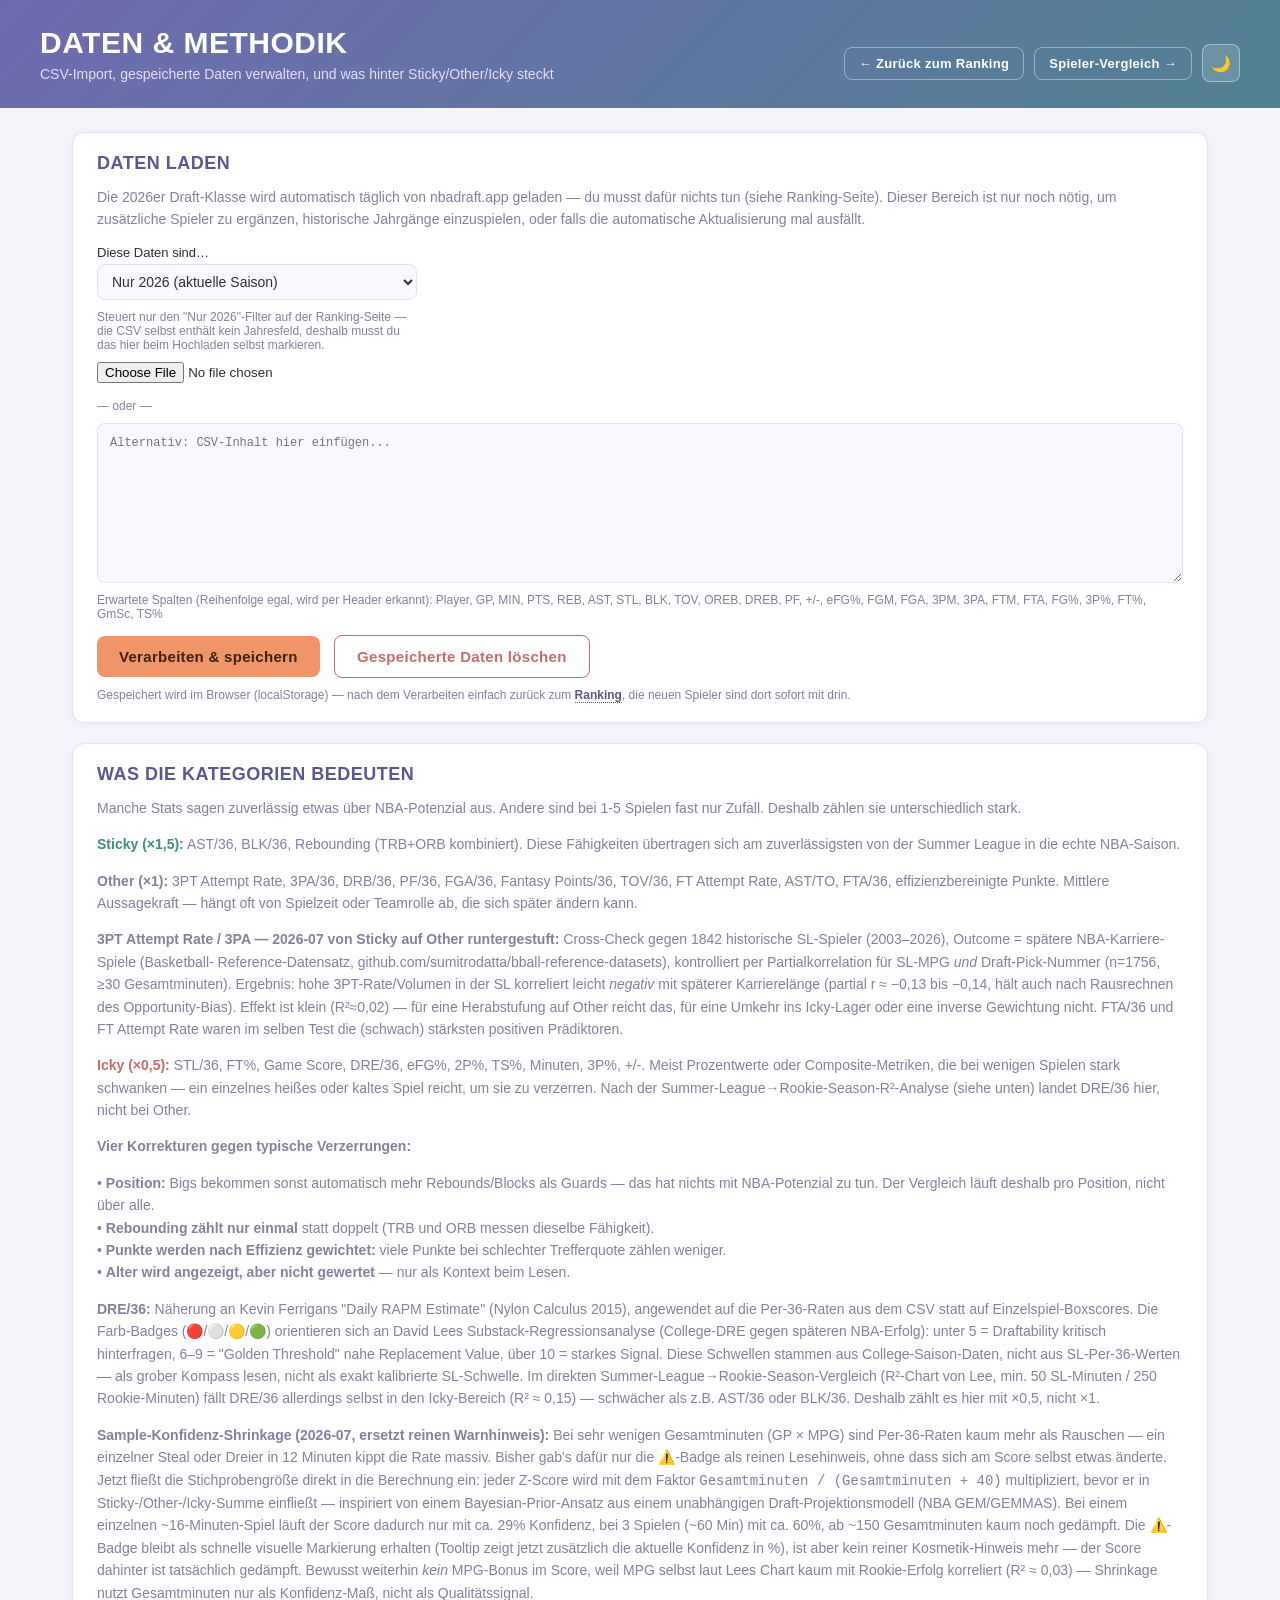
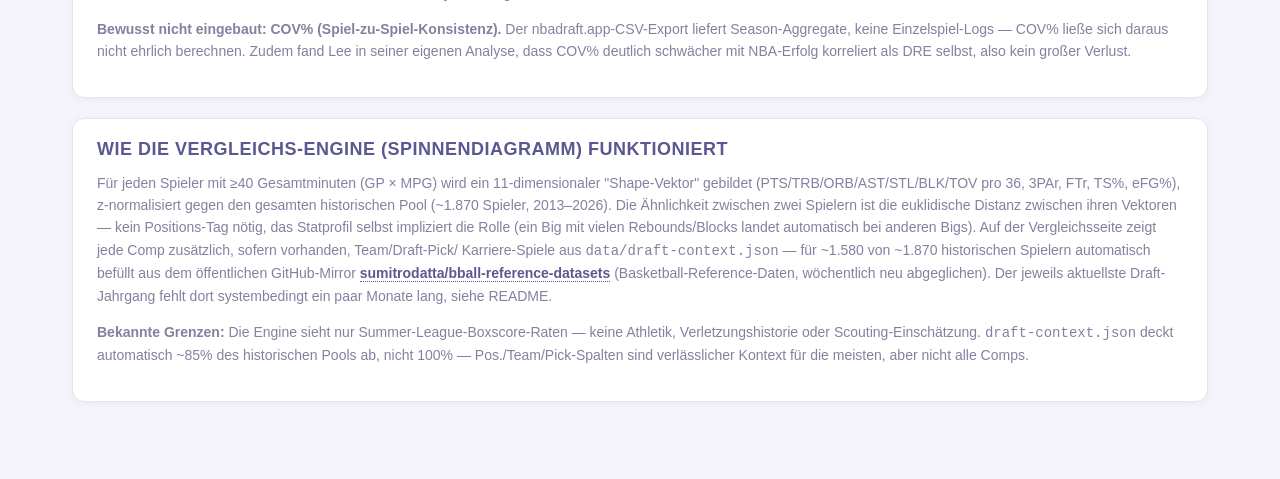
==== commit 3a928239: "Add files via upload" ====
--- a/daten.html
+++ b/daten.html
@@ -3,61 +3,169 @@
 <head>
 <meta charset="UTF-8">
 <meta name="viewport" content="width=device-width, initial-scale=1.0">
-<title>Daten — NBA Front Office</title>
-<style>
-  body{font-family:'IBM Plex Sans',sans-serif;background:#0a0c10;color:#e8eaf0;margin:0;padding:24px;line-height:1.6}
-  a{color:#3b82f6}
-  h1{font-family:'Bebas Neue',sans-serif;letter-spacing:1px;font-size:28px;margin-bottom:4px}
-  .card{background:#111318;border:1px solid #252830;border-radius:10px;padding:16px 20px;margin:16px 0}
-  .label{font-size:11px;color:#8a94a8;text-transform:uppercase;letter-spacing:.5px;margin-bottom:4px}
-  .val{font-family:'IBM Plex Mono',monospace;font-size:14px}
-  #raw{white-space:pre-wrap;font-family:'IBM Plex Mono',monospace;font-size:11px;max-height:500px;overflow:auto;background:#0a0c10;border:1px solid #252830;border-radius:8px;padding:12px}
-  .back{display:inline-block;margin-bottom:12px}
-  .warn{color:#f59e0b}
-  .ok{color:#00c07a}
-</style>
+<title>MFHFB Sticky Score — Daten &amp; Methodik</title>
+<script>
+(function(){
+  try{
+    var t = localStorage.getItem('mfhfb_theme');
+    if(t === 'dark' || (!t && window.matchMedia('(prefers-color-scheme: dark)').matches)){
+      document.documentElement.setAttribute('data-theme','dark');
+    }
+  }catch(e){}
+})();
+</script>
+<link rel="stylesheet" href="css/style.css">
 </head>
 <body>
-  <a class="back" href="index.html">← zurück zur App</a>
-  <h1>Daten-Status</h1>
-  <p style="color:#8a94a8">Diese Seite zeigt, wann <code>data/data.json</code> zuletzt automatisch aktualisiert wurde und woher die Daten stammen.</p>
+
+<header>
+  <div class="header-row">
+    <div>
+      <h1>Daten &amp; Methodik</h1>
+      <p>CSV-Import, gespeicherte Daten verwalten, und was hinter Sticky/Other/Icky steckt</p>
+    </div>
+    <div class="header-actions">
+      <nav><a href="index.html">← Zurück zum Ranking</a></nav>
+      <nav><a href="player.html">Spieler-Vergleich →</a></nav>
+      <button class="theme-toggle" id="themeToggle" aria-label="Dark Mode umschalten">🌙</button>
+    </div>
+  </div>
+</header>
+
+<main>
 
   <div class="card">
-    <div class="label">Letztes Update</div>
-    <div class="val" id="last-updated">lädt…</div>
-    <div class="label" style="margin-top:10px">Quelle</div>
-    <div class="val" id="source">lädt…</div>
-    <div class="label" style="margin-top:10px">Geladen (Teams / Spieler / FA-Pool / davon frei)</div>
-    <div class="val" id="row-count">lädt…</div>
+    <h2>Daten laden</h2>
+    <p class="steps">
+      Die 2026er Draft-Klasse wird automatisch täglich von nbadraft.app geladen — du musst dafür
+      nichts tun (siehe Ranking-Seite). Dieser Bereich ist nur noch nötig, um zusätzliche Spieler zu ergänzen,
+      historische Jahrgänge einzuspielen, oder falls die automatische Aktualisierung mal ausfällt.
+    </p>
+    <div class="weight-field" style="margin-bottom:10px;max-width:320px;">
+      <label>Diese Daten sind…</label>
+      <select id="seasonTagSelect" style="padding:8px 10px;border:1px solid var(--border);border-radius:8px;font-size:14px;width:100%;">
+        <option value="2026">Nur 2026 (aktuelle Saison)</option>
+        <option value="historisch">Historisch / alle Jahrgänge</option>
+      </select>
+      <div class="hint">Steuert nur den "Nur 2026"-Filter auf der Ranking-Seite — die CSV selbst enthält kein Jahresfeld, deshalb musst du das hier beim Hochladen selbst markieren.</div>
+    </div>
+    <input type="file" id="csvFile" accept=".csv" style="margin-bottom:10px;">
+    <div class="hint" style="margin-bottom:10px;">— oder —</div>
+    <textarea id="pasteInput" placeholder="Alternativ: CSV-Inhalt hier einfügen..."></textarea>
+    <div class="hint" style="margin-bottom:14px;">Erwartete Spalten (Reihenfolge egal, wird per Header erkannt): Player, GP, MIN, PTS, REB, AST, STL, BLK, TOV, OREB, DREB, PF, +/-, eFG%, FGM, FGA, 3PM, 3PA, FTM, FTA, FG%, 3P%, FT%, GmSc, TS%</div>
+    <button id="calcBtn">Verarbeiten &amp; speichern</button>
+    <button id="resetBtn" class="btn-outline" style="margin-left:10px;color:var(--icky-strong);border-color:var(--icky-strong);">Gespeicherte Daten löschen</button>
+    <div id="status"></div>
+    <div class="hint" style="margin-top:10px;">Gespeichert wird im Browser (localStorage) — nach dem Verarbeiten einfach zurück zum <a class="player-link" href="index.html">Ranking</a>, die neuen Spieler sind dort sofort mit drin.</div>
   </div>
 
   <div class="card">
-    <div class="label">Google Sheet (Quelle)</div>
-    <div class="val"><a href="https://docs.google.com/spreadsheets/d/1REnOtl5b7IQSbxBaeGPPs6KnPwhHmwY8vltQcVh6jgQ/edit" target="_blank" rel="noopener">Sheet öffnen ↗</a></div>
+    <h2>Was die Kategorien bedeuten</h2>
+    <p class="steps">
+      Manche Stats sagen zuverlässig etwas über NBA-Potenzial aus. Andere sind bei 1-5 Spielen
+      fast nur Zufall. Deshalb zählen sie unterschiedlich stark.
+    </p>
+    <p class="steps">
+      <strong style="color:var(--sticky-strong)">Sticky (×1,5):</strong> AST/36, BLK/36, Rebounding (TRB+ORB
+      kombiniert). Diese Fähigkeiten übertragen sich am zuverlässigsten von der Summer League in die
+      echte NBA-Saison.
+    </p>
+    <p class="steps">
+      <strong>Other (×1):</strong> 3PT Attempt Rate, 3PA/36, DRB/36, PF/36, FGA/36, Fantasy Points/36,
+      TOV/36, FT Attempt Rate, AST/TO, FTA/36, effizienzbereinigte Punkte. Mittlere Aussagekraft —
+      hängt oft von Spielzeit oder Teamrolle ab, die sich später ändern kann.
+    </p>
+    <p class="steps">
+      <strong>3PT Attempt Rate / 3PA — 2026-07 von Sticky auf Other runtergestuft:</strong> Cross-Check
+      gegen 1842 historische SL-Spieler (2003–2026), Outcome = spätere NBA-Karriere-Spiele (Basketball-
+      Reference-Datensatz, github.com/sumitrodatta/bball-reference-datasets), kontrolliert per
+      Partialkorrelation für SL-MPG <em>und</em> Draft-Pick-Nummer (n=1756, ≥30 Gesamtminuten). Ergebnis:
+      hohe 3PT-Rate/Volumen in der SL korreliert leicht <em>negativ</em> mit späterer Karrierelänge
+      (partial r ≈ −0,13 bis −0,14, hält auch nach Rausrechnen des Opportunity-Bias). Effekt ist klein
+      (R²≈0,02) — für eine Herabstufung auf Other reicht das, für eine Umkehr ins Icky-Lager oder eine
+      inverse Gewichtung nicht. FTA/36 und FT Attempt Rate waren im selben Test die (schwach) stärksten
+      positiven Prädiktoren.
+    </p>
+    <p class="steps">
+      <strong style="color:var(--icky-strong)">Icky (×0,5):</strong> STL/36, FT%, Game Score, DRE/36, eFG%, 2P%, TS%,
+      Minuten, 3P%, +/-. Meist Prozentwerte oder Composite-Metriken, die bei wenigen Spielen stark
+      schwanken — ein einzelnes heißes oder kaltes Spiel reicht, um sie zu verzerren. Nach der
+      Summer-League→Rookie-Season-R²-Analyse (siehe unten) landet DRE/36 hier, nicht bei Other.
+    </p>
+    <p class="steps">
+      <strong>Vier Korrekturen gegen typische Verzerrungen:</strong>
+    </p>
+    <p class="steps">
+      • <strong>Position:</strong> Bigs bekommen sonst automatisch mehr Rebounds/Blocks als Guards —
+      das hat nichts mit NBA-Potenzial zu tun. Der Vergleich läuft deshalb pro Position, nicht über alle.<br>
+      • <strong>Rebounding zählt nur einmal</strong> statt doppelt (TRB und ORB messen dieselbe Fähigkeit).<br>
+      • <strong>Punkte werden nach Effizienz gewichtet:</strong> viele Punkte bei schlechter Trefferquote
+      zählen weniger.<br>
+      • <strong>Alter wird angezeigt, aber nicht gewertet</strong> — nur als Kontext beim Lesen.
+    </p>
+    <p class="steps">
+      <strong>DRE/36:</strong> Näherung an Kevin Ferrigans "Daily RAPM Estimate" (Nylon
+      Calculus 2015), angewendet auf die Per-36-Raten aus dem CSV statt auf Einzelspiel-Boxscores.
+      Die Farb-Badges (🔴/⚪/🟡/🟢) orientieren sich an David Lees Substack-Regressionsanalyse
+      (College-DRE gegen späteren NBA-Erfolg): unter 5 = Draftability kritisch hinterfragen, 6–9
+      = "Golden Threshold" nahe Replacement Value, über 10 = starkes Signal. Diese Schwellen stammen
+      aus College-Saison-Daten, nicht aus SL-Per-36-Werten — als grober Kompass lesen, nicht als
+      exakt kalibrierte SL-Schwelle. Im direkten Summer-League→Rookie-Season-Vergleich (R²-Chart von
+      Lee, min. 50 SL-Minuten / 250 Rookie-Minuten) fällt DRE/36 allerdings selbst in den
+      Icky-Bereich (R² ≈ 0,15) — schwächer als z.B. AST/36 oder BLK/36. Deshalb zählt es hier mit
+      ×0,5, nicht ×1.
+    </p>
+    <p class="steps">
+      <strong>Sample-Konfidenz-Shrinkage (2026-07, ersetzt reinen Warnhinweis):</strong> Bei sehr wenigen
+      Gesamtminuten (GP × MPG) sind Per-36-Raten kaum mehr als Rauschen — ein einzelner Steal oder
+      Dreier in 12 Minuten kippt die Rate massiv. Bisher gab's dafür nur die ⚠️-Badge als reinen
+      Lesehinweis, ohne dass sich am Score selbst etwas änderte. Jetzt fließt die Stichprobengröße
+      direkt in die Berechnung ein: jeder Z-Score wird mit dem Faktor <code>Gesamtminuten /
+      (Gesamtminuten + 40)</code> multipliziert, bevor er in Sticky-/Other-/Icky-Summe einfließt —
+      inspiriert von einem Bayesian-Prior-Ansatz aus einem unabhängigen Draft-Projektionsmodell
+      (NBA GEM/GEMMAS). Bei einem einzelnen ~16-Minuten-Spiel läuft der Score dadurch nur mit ca.
+      29% Konfidenz, bei 3 Spielen (~60 Min) mit ca. 60%, ab ~150 Gesamtminuten kaum noch gedämpft.
+      Die ⚠️-Badge bleibt als schnelle visuelle Markierung erhalten (Tooltip zeigt jetzt zusätzlich
+      die aktuelle Konfidenz in %), ist aber kein reiner Kosmetik-Hinweis mehr — der Score dahinter
+      ist tatsächlich gedämpft. Bewusst weiterhin <em>kein</em> MPG-Bonus im Score, weil MPG selbst
+      laut Lees Chart kaum mit Rookie-Erfolg korreliert (R² ≈ 0,03) — Shrinkage nutzt Gesamtminuten
+      nur als Konfidenz-Maß, nicht als Qualitätssignal.
+    </p>
+    <p class="steps">
+      <strong>Bewusst nicht eingebaut: COV% (Spiel-zu-Spiel-Konsistenz).</strong> Der nbadraft.app-CSV-Export
+      liefert Season-Aggregate, keine Einzelspiel-Logs — COV% ließe sich daraus nicht ehrlich berechnen.
+      Zudem fand Lee in seiner eigenen Analyse, dass COV% deutlich schwächer mit NBA-Erfolg korreliert
+      als DRE selbst, also kein großer Verlust.
+    </p>
   </div>
 
   <div class="card">
-    <div class="label">Rohdaten-Vorschau (data/data.json)</div>
-    <div id="raw">lädt…</div>
+    <h2>Wie die Vergleichs-Engine (Spinnendiagramm) funktioniert</h2>
+    <p class="steps">
+      Für jeden Spieler mit ≥40 Gesamtminuten (GP × MPG) wird ein 11-dimensionaler "Shape-Vektor"
+      gebildet (PTS/TRB/ORB/AST/STL/BLK/TOV pro 36, 3PAr, FTr, TS%, eFG%), z-normalisiert gegen den
+      gesamten historischen Pool (~1.870 Spieler, 2013–2026). Die Ähnlichkeit zwischen zwei Spielern
+      ist die euklidische Distanz zwischen ihren Vektoren — kein Positions-Tag nötig, das Statprofil
+      selbst impliziert die Rolle (ein Big mit vielen Rebounds/Blocks landet automatisch bei anderen
+      Bigs). Auf der Vergleichsseite zeigt jede Comp zusätzlich, sofern vorhanden, Team/Draft-Pick/
+      Karriere-Spiele aus <code>data/draft-context.json</code> — für ~1.580 von ~1.870 historischen
+      Spielern automatisch befüllt aus dem öffentlichen GitHub-Mirror
+      <a class="player-link" href="https://github.com/sumitrodatta/bball-reference-datasets" target="_blank" rel="noopener">sumitrodatta/bball-reference-datasets</a>
+      (Basketball-Reference-Daten, wöchentlich neu abgeglichen). Der jeweils aktuellste Draft-Jahrgang
+      fehlt dort systembedingt ein paar Monate lang, siehe README.
+    </p>
+    <p class="steps">
+      <strong>Bekannte Grenzen:</strong> Die Engine sieht nur Summer-League-Boxscore-Raten — keine
+      Athletik, Verletzungshistorie oder Scouting-Einschätzung. <code>draft-context.json</code> deckt
+      automatisch ~85% des historischen Pools ab, nicht 100% — Pos./Team/Pick-Spalten sind verlässlicher
+      Kontext für die meisten, aber nicht alle Comps.
+    </p>
   </div>
 
-  <script>
-    fetch('data/data.json', {cache:'no-store'})
-      .then(r => r.json())
-      .then(d => {
-        const meta = d.meta || {};
-        document.getElementById('last-updated').innerHTML = meta.last_updated
-          ? '<span class="ok">' + new Date(meta.last_updated).toLocaleString('de-DE') + '</span>'
-          : '<span class="warn">noch nie automatisch aktualisiert</span>';
-        document.getElementById('source').textContent = meta.source || '—';
-        document.getElementById('row-count').textContent =
-          (meta.teams_count ?? '—') + ' / ' + (meta.players_count ?? '—') + ' / ' +
-          (meta.fas_count ?? '—') + ' / ' + (meta.fas_available_count ?? '—');
-        document.getElementById('raw').textContent = JSON.stringify(d, null, 2).slice(0, 8000) + '\n… (gekürzt)';
-      })
-      .catch(err => {
-        document.getElementById('last-updated').innerHTML = '<span class="warn">Fehler beim Laden: ' + err + '</span>';
-      });
-  </script>
+</main>
+
+<script src="js/theme.js"></script>
+<script src="js/stats.js"></script>
+<script src="js/data-app.js"></script>
 </body>
 </html>
--- a/css/style.css
+++ b/css/style.css
@@ -0,0 +1,375 @@
+:root{
+  --bg:#f6f4fb;
+  --bg-soft:#efeaf9;
+  --card:#ffffff;
+  --card-alt:#faf8fe;
+  --border:#e6e1f2;
+  --text:#2f2d3d;
+  --muted:#867fa0;
+
+  --navy:#5b5891;            /* headings / accent text */
+  --accent-strong:#6f6bb0;   /* solid fills: header, active buttons */
+  --accent-strong-hover:#5d5a97;
+
+  --orange:#f0946a;          /* primary CTA */
+  --orange-hover:#e57e50;
+
+  --sticky:#74c3b4;
+  --sticky-strong:#3f8f80;
+  --other:#9aa2c4;
+  --other-strong:#5c6491;
+  --icky:#e79997;
+  --icky-strong:#c96b68;
+
+  --shadow:0 2px 10px rgba(91,88,145,0.08);
+  --header-text:#ffffff;
+  --header-muted:#e3e0f7;
+}
+
+[data-theme="dark"]{
+  --bg:#1b1a25;
+  --bg-soft:#211f2e;
+  --card:#252434;
+  --card-alt:#2b2a3c;
+  --border:#3c3a54;
+  --text:#e9e7f7;
+  --muted:#a7a2c4;
+
+  --navy:#bdb8f5;
+  --accent-strong:#7873c9;
+  --accent-strong-hover:#8d87dd;
+
+  --orange:#f0a37a;
+  --orange-hover:#f6b892;
+
+  --sticky:#7fd6c6;
+  --sticky-strong:#a6e8db;
+  --other:#a6aed0;
+  --other-strong:#c7ccea;
+  --icky:#eba9a7;
+  --icky-strong:#f2c1bf;
+
+  --shadow:0 2px 16px rgba(0,0,0,0.4);
+  --header-text:#f4f2ff;
+  --header-muted:#cbc6ea;
+}
+
+*{box-sizing:border-box;}
+body{
+  margin:0;
+  font-family:-apple-system,Segoe UI,Roboto,Helvetica,Arial,sans-serif;
+  background:var(--bg);
+  color:var(--text);
+  transition:background 0.15s ease, color 0.15s ease;
+}
+
+header{
+  background:linear-gradient(135deg, var(--accent-strong), var(--sticky-strong) 160%);
+  color:var(--header-text);
+  padding:26px 32px;
+}
+header .header-row{
+  max-width:1200px;
+  margin:0 auto;
+  display:flex;
+  justify-content:space-between;
+  align-items:flex-end;
+  flex-wrap:wrap;
+  gap:14px;
+}
+header h1{
+  font-family:'Barlow Condensed',Impact,sans-serif;
+  font-weight:700;
+  letter-spacing:0.5px;
+  margin:0;
+  font-size:30px;
+  text-transform:uppercase;
+}
+header p{
+  margin:6px 0 0;
+  color:var(--header-muted);
+  font-size:14px;
+}
+header .header-actions{
+  display:flex;
+  align-items:center;
+  gap:10px;
+  flex-wrap:wrap;
+}
+header nav a{
+  color:var(--header-text);
+  text-decoration:none;
+  font-size:13px;
+  font-weight:600;
+  border:1px solid rgba(255,255,255,0.4);
+  padding:8px 14px;
+  border-radius:8px;
+  letter-spacing:0.3px;
+  white-space:nowrap;
+}
+header nav a:hover{background:rgba(255,255,255,0.14);}
+
+.theme-toggle{
+  background:rgba(255,255,255,0.14);
+  border:1px solid rgba(255,255,255,0.4);
+  color:var(--header-text);
+  width:38px;height:38px;
+  border-radius:8px;
+  cursor:pointer;
+  font-size:16px;
+  display:flex;align-items:center;justify-content:center;
+  padding:0;
+  flex:0 0 auto;
+}
+.theme-toggle:hover{background:rgba(255,255,255,0.24);}
+
+main{
+  max-width:1200px;
+  margin:0 auto;
+  padding:24px 32px 60px;
+}
+.card{
+  background:var(--card);
+  border:1px solid var(--border);
+  border-radius:12px;
+  padding:20px 24px;
+  margin-bottom:20px;
+  box-shadow:var(--shadow);
+}
+.card h2{
+  font-family:'Barlow Condensed',Impact,sans-serif;
+  text-transform:uppercase;
+  font-size:18px;
+  letter-spacing:0.5px;
+  color:var(--navy);
+  margin:0 0 12px;
+}
+.steps{
+  font-size:14px;
+  color:var(--muted);
+  line-height:1.6;
+  margin:0 0 14px;
+}
+textarea{
+  width:100%;
+  min-height:160px;
+  font-family:'SFMono-Regular',Consolas,monospace;
+  font-size:12px;
+  border:1px solid var(--border);
+  border-radius:8px;
+  padding:12px;
+  resize:vertical;
+  background:var(--card-alt);
+  color:var(--text);
+}
+.weights{
+  display:flex;
+  gap:24px;
+  flex-wrap:wrap;
+  margin-bottom:14px;
+}
+.weight-field{
+  display:flex;
+  flex-direction:column;
+  gap:4px;
+  font-size:13px;
+  color:var(--text);
+}
+.weight-field input, .weight-field select{
+  background:var(--card-alt);
+  color:var(--text);
+}
+.weight-field input{
+  width:80px;
+  padding:6px 8px;
+  border:1px solid var(--border);
+  border-radius:8px;
+  font-size:14px;
+}
+.dot{display:inline-block;width:10px;height:10px;border-radius:50%;margin-right:6px;vertical-align:middle;}
+button{
+  background:var(--orange);
+  color:#3a2314;
+  border:none;
+  padding:12px 22px;
+  border-radius:8px;
+  font-size:15px;
+  font-weight:600;
+  cursor:pointer;
+  letter-spacing:0.3px;
+}
+[data-theme="dark"] button{color:#2b1a10;}
+button:hover{background:var(--orange-hover);}
+button.btn-outline{
+  background:transparent;
+  color:var(--navy);
+  border:1px solid var(--border);
+}
+button.btn-outline:hover{background:var(--card-alt);}
+#status{
+  margin-top:10px;
+  font-size:13px;
+  color:var(--muted);
+}
+#status.error{color:var(--icky-strong);font-weight:600;}
+#status.ok{color:var(--sticky-strong);font-weight:600;}
+table{
+  width:100%;
+  border-collapse:collapse;
+  font-size:13px;
+}
+th,td{
+  padding:8px 10px;
+  border-bottom:1px solid var(--border);
+  text-align:right;
+  white-space:nowrap;
+}
+th{
+  cursor:pointer;
+  background:var(--card-alt);
+  color:var(--navy);
+  font-weight:700;
+  position:sticky;
+  top:0;
+  user-select:none;
+}
+th:hover{background:var(--bg-soft);}
+td:first-child, th:first-child{text-align:left;position:sticky;left:0;background:inherit;}
+tbody tr:hover{background:var(--card-alt);}
+.table-wrap{overflow-x:auto;max-height:640px;border-radius:8px;}
+.rank{color:var(--muted);width:30px;}
+.total-col{font-weight:700;color:var(--orange-hover);}
+.legend{display:flex;gap:18px;font-size:12px;color:var(--muted);margin-top:10px;flex-wrap:wrap;}
+.hint{font-size:12px;color:var(--muted);margin-top:6px;}
+.cell-best{background:rgba(63,143,128,0.18); font-weight:600;}
+.cell-worst{background:rgba(201,107,104,0.18); font-weight:600;}
+.cat-note{font-size:11px;color:var(--muted);}
+.modeBtn{
+  background:var(--card); color:var(--navy); border:1px solid var(--border);
+  padding:10px 18px; border-radius:8px; font-size:14px; font-weight:600; cursor:pointer;
+}
+.modeBtn.modeActive{background:var(--accent-strong); color:#fff; border-color:var(--accent-strong);}
+details.card summary{
+  font-family:'Barlow Condensed',Impact,sans-serif;
+  text-transform:uppercase;
+  font-size:18px;
+  letter-spacing:0.5px;
+  color:var(--navy);
+  cursor:pointer;
+  list-style:none;
+}
+details.card summary::-webkit-details-marker{display:none;}
+details.card summary::before{content:"▸ "; display:inline-block; transition:transform 0.15s;}
+details.card[open] summary::before{content:"▾ ";}
+.tagInput{
+  width:90px;
+  font-size:11px;
+  padding:3px 6px;
+  border-radius:10px;
+  border:1px solid var(--border);
+  text-align:left;
+  background:var(--card-alt);
+  color:var(--text);
+}
+.tagInput.tag-myguys{background:rgba(240,148,106,0.18); border-color:var(--orange); color:var(--orange-hover); font-weight:600;}
+.tagInput.tag-targets{background:rgba(111,107,176,0.18); border-color:var(--accent-strong); color:var(--navy); font-weight:600;}
+a.player-link{color:var(--navy); font-weight:600; text-decoration:none; border-bottom:1px dotted var(--navy);}
+a.player-link:hover{color:var(--orange-hover); border-color:var(--orange-hover);}
+
+/* ---------- Datenkarte / Einstiegsbutton (index.html) ---------- */
+.data-entry-card{
+  display:flex; align-items:center; justify-content:space-between; gap:16px; flex-wrap:wrap;
+}
+.data-entry-card .txt h2{margin-bottom:4px;}
+.data-entry-card .txt p{margin:0; font-size:13px; color:var(--muted);}
+a.btn-link{
+  display:inline-block;
+  background:var(--accent-strong); color:#fff; text-decoration:none;
+  padding:12px 20px; border-radius:8px; font-size:14px; font-weight:600; letter-spacing:0.2px;
+  white-space:nowrap;
+}
+a.btn-link:hover{background:var(--accent-strong-hover);}
+a.btn-link.btn-link-ghost{
+  background:transparent; color:var(--navy); border:1px solid var(--border);
+}
+a.btn-link.btn-link-ghost:hover{background:var(--card-alt);}
+
+/* ---------- Vergleichsseite (player.html) ---------- */
+.player-hero{
+  display:flex;
+  gap:28px;
+  flex-wrap:wrap;
+  align-items:flex-start;
+}
+.player-hero .radar-col{flex:0 0 420px; max-width:100%;}
+.player-hero .info-col{flex:1; min-width:260px;}
+.player-title{
+  font-family:'Barlow Condensed',Impact,sans-serif;
+  text-transform:uppercase;
+  font-size:30px;
+  letter-spacing:0.5px;
+  color:var(--navy);
+  margin:0 0 4px;
+}
+.player-subtitle{color:var(--muted); font-size:14px; margin:0 0 14px;}
+.external-link{
+  display:inline-flex; align-items:center; gap:6px;
+  font-size:12.5px; color:var(--navy); text-decoration:none;
+  border:1px solid var(--border); border-radius:20px; padding:6px 12px;
+  margin-bottom:14px; background:var(--card-alt);
+}
+.external-link:hover{border-color:var(--accent-strong); color:var(--accent-strong-hover);}
+.statline-grid{
+  display:grid;
+  grid-template-columns:repeat(auto-fill,minmax(88px,1fr));
+  gap:10px;
+  margin-top:10px;
+}
+.statline-grid .stat-box{
+  background:var(--card-alt);
+  border:1px solid var(--border);
+  border-radius:8px;
+  padding:8px 10px;
+  text-align:center;
+}
+.statline-grid .stat-box .v{font-size:16px;font-weight:700;color:var(--navy);}
+.statline-grid .stat-box .k{font-size:10px;color:var(--muted);text-transform:uppercase;letter-spacing:0.4px;}
+.comp-table{width:100%;border-collapse:collapse;font-size:13px;margin-top:6px;}
+.comp-table th, .comp-table td{padding:9px 10px;border-bottom:1px solid var(--border);text-align:left;}
+.comp-table th{background:var(--card-alt);color:var(--navy);font-size:12px;text-transform:uppercase;letter-spacing:0.3px;}
+.comp-table tr:hover td{background:var(--card-alt);}
+.comp-match-bar{
+  display:inline-block;height:8px;border-radius:4px;background:var(--sticky);vertical-align:middle;
+}
+.comp-match-track{display:inline-block;width:80px;height:8px;border-radius:4px;background:var(--bg-soft);vertical-align:middle;}
+.context-note{font-size:12px;color:var(--muted);background:var(--card-alt);border:1px solid var(--border);border-radius:8px;padding:10px 12px;margin-top:12px;}
+
+.success-badge{
+  display:flex; align-items:center; gap:14px; flex-wrap:wrap;
+  background:var(--card-alt); border:1px solid var(--border); border-radius:10px;
+  padding:14px 16px; margin-top:4px;
+}
+.success-badge .num{font-family:'Barlow Condensed',Impact,sans-serif; font-size:34px; color:var(--sticky-strong); line-height:1;}
+.success-badge .lbl{font-size:12px; color:var(--muted); max-width:520px; line-height:1.5;}
+.success-badge.empty .num{color:var(--muted); font-size:20px;}
+
+.role-grid{display:grid;grid-template-columns:1fr 1fr;gap:16px;margin-bottom:14px;}
+.role-grid h3{font-size:13px;text-transform:uppercase;letter-spacing:0.3px;color:var(--navy);margin:0 0 6px;}
+.role-grid ul{margin:0;padding-left:18px;font-size:13px;line-height:1.5;}
+.role-assumption h3{font-size:13px;text-transform:uppercase;letter-spacing:0.3px;color:var(--navy);margin:0 0 8px;}
+.role-tag{background:var(--card-alt);border:1px solid var(--border);border-radius:8px;padding:10px 12px;font-size:13px;line-height:1.5;margin-bottom:8px;}
+.role-tag strong{color:var(--navy);}
+@media (max-width:640px){.role-grid{grid-template-columns:1fr;}}
+.player-picker{margin-bottom:18px;}
+.player-picker input{
+  width:100%;max-width:420px;padding:10px 12px;border:1px solid var(--border);border-radius:8px;font-size:14px;
+  background:var(--card-alt); color:var(--text);
+}
+.picker-results{
+  border:1px solid var(--border);border-radius:8px;margin-top:6px;max-width:420px;
+  max-height:260px;overflow-y:auto;background:var(--card);display:none;
+}
+.picker-results div{padding:8px 12px;cursor:pointer;font-size:13px;border-bottom:1px solid var(--border);}
+.picker-results div:last-child{border-bottom:none;}
+.picker-results div:hover{background:var(--card-alt);}
+.empty-state{color:var(--muted);font-size:14px;padding:30px 0;text-align:center;}
